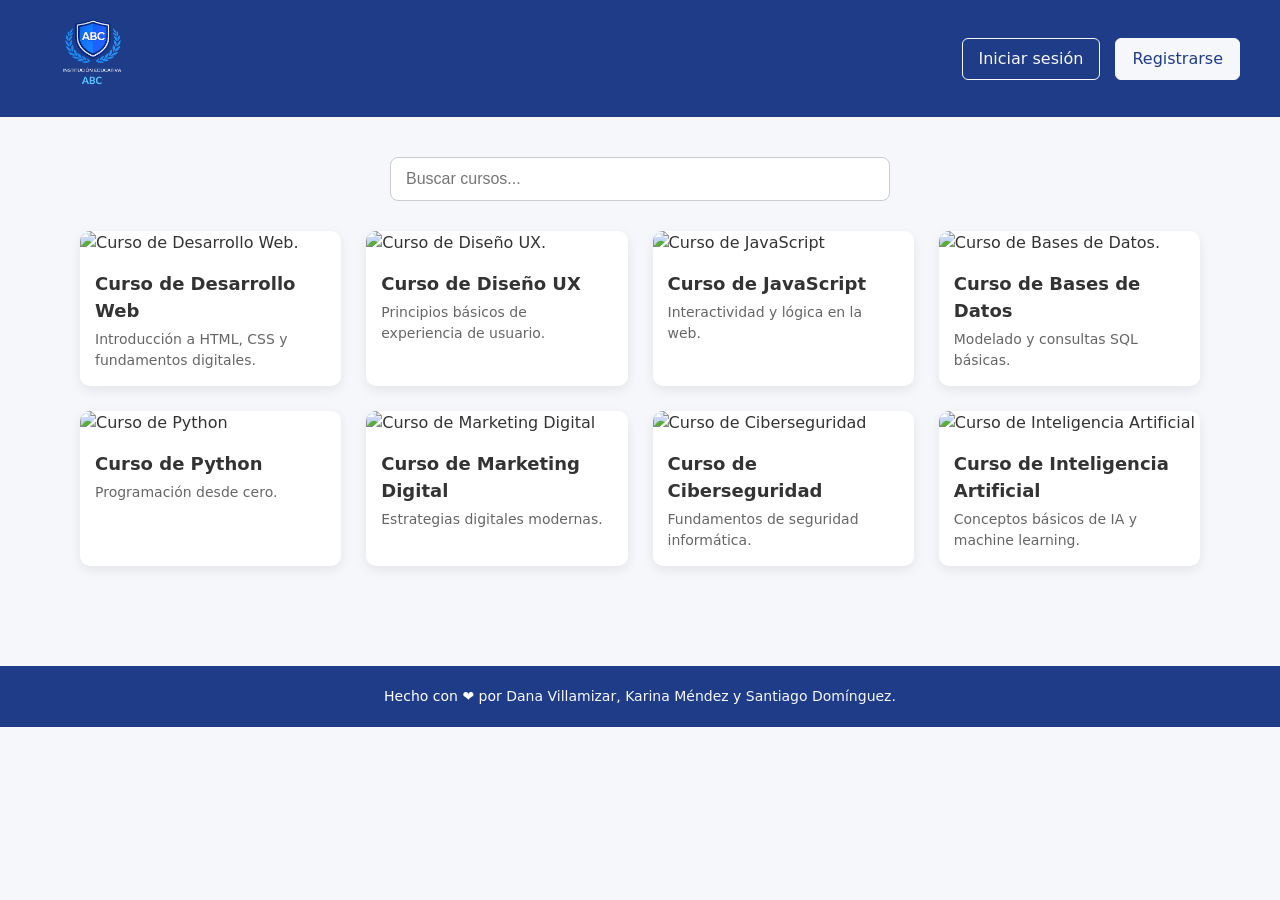
==== index.html @ 505535d4 "feat: :construction: Working on index.html working on index.html" ====
<!DOCTYPE html>
<html lang="es">
<head>
    <meta charset="UTF-8">
    <meta name="viewport" content="width=device-width, initial-scale=1.0">
    <link rel="stylesheet" href="css/styles.css">
    <title>Instituto ABC | Inicio</title>
</head>
<body>
    <!-- Header -->
         <header class="main-header">
        <div class="logo">
            <a href="index.html"><img src="images/escudo.webp" alt="Logo Instituto ABC" class="logo"></a>
        </div>

        <nav class="botones-header">
            <a href="pages/login" class="btn login">Iniciar sesión</a>
            <a href="#" class="btn register">Registrarse</a>
        </nav>
    </header>

    <!-- contenido principal de la página -->

    <main>
        <section class="buscador">
            <input type="text" placeholder="Buscar cursos..." aria-label="Buscar cursos"class="search-input">
        </section>

        <!-- Tarjetas de cursos -->
         <section class="grid-cursos">
            <article class="tarjeta-cursos" data-course="1">
                <img src="#" alt="Curso de Desarrollo Web.">
                <h3>Curso de Desarrollo Web</h3>
                <p>Introducción a HTML, CSS y fundamentos digitales.</p>
            </article>

            <article class="tarjeta-cursos" data-course="2">
                <img src="#" alt="Curso de Diseño UX.">
                <h3>Curso de Diseño UX</h3>
                <p>Principios básicos de experiencia de usuario.</p>
            </article>

            <article class="tarjeta-cursos" data-course="3">
                <img src="#" alt="Curso de JavaScript">
                <h3>Curso de JavaScript</h3>
                <p>Interactividad y lógica en la web.</p>
            </article>

            <article class="tarjeta-cursos" data-course="4">
                <img src="#" alt="Curso de Bases de Datos.">
                <h3>Curso de Bases de Datos</h3>
                <p>Modelado y consultas SQL básicas.</p>
            </article>

            <article class="tarjeta-cursos" data-course="5">
                <img src="#" alt="Curso de Python">
                <h3>Curso de Python</h3>
                <p>Programación desde cero.</p>
            </article>

            <article class="tarjeta-cursos" data-course="6">
                <img src="#" alt="Curso de Marketing Digital">
                <h3>Curso de Marketing Digital</h3>
                <p>Estrategias digitales modernas.</p>
            </article>

            <article class="tarjeta-cursos" data-course="7">
                <img src="#" alt="Curso de Ciberseguridad">
                <h3>Curso de Ciberseguridad</h3>
                <p>Fundamentos de seguridad informática.</p>
            </article>
            
            <article class="tarjeta-cursos" data-course="8">
                <img src="#" alt="Curso de Inteligencia Artificial">
                <h3>Curso de Inteligencia Artificial</h3>
                <p>Conceptos básicos de IA y machine learning.</p>
            </article>
         </section>

    <div class="modal" id="modal-curso">
        <div class="contenido-modal">
            <button class="close-modal">&times;</button>

            <h2>Título del Curso</h2>
            <p>Descripción básica del curso. Aquí se mostrará información dinámica.</p>

            <div class="contenedor-video">
                <iframe 
                    width="100%" 
                    height="315" 
                    src="https://www.youtube.com/watch?v=KnCMAKrINMg" 
                    title="Video del curso"
                    frameborder="0"
                    allowfullscreen>
                </iframe>
            </div>
        </div>
    </div>


    </main>
    <footer class="footer">
        <p>Hecho con ❤️ por <a href="https://github.com/dana-villa" target="_blank">Dana Villamizar</a>, <a href="https://github.com/sixthdam" target="_blank">Karina Méndez</a> y <a href="https://github.com/Shiroses" target="_blank"> Santiago Domínguez.</a>
        </p>
    </footer>
</body>
</html>
---- css/styles.css ----
* {
    margin: 0;
    padding: 0;
    box-sizing: border-box;
}

body {
    font-family: system-ui, -apple-system, sans-serif;
    background-color: #f5f7fa;
    color: #333;
    line-height: 1.5;
}

.main-header {
    display: flex;
    justify-content: space-between;
    align-items: center;
    padding: 5px 40px;
    background-color: #1f3c88;
}

.logo img {
    height: 100px;
}

.botones-header {
    display: flex;
    gap: 15px;
}

.btn {
    text-decoration: none;
    padding: 8px 16px;
    border-radius: 6px;
    font-weight: 500;
    transition: 0.2s ease;
}

.login {
    background-color: transparent;
    color: #f5f7fa;
    border: 1px solid #f5f7fa;
}

.login:hover {
    background-color: #f5f7fa;
    color: #1f3c88;
}

.register {
    background-color: #f5f7fa;
    color: #1f3c88;
    border: 1px solid #f5f7fa;
}

.register:hover {
    background-color: transparent;
    color: #f5f7fa;
}

main {
    padding: 40px;
    max-width: 1200px;
    margin: auto;
}

.buscador {
    margin-bottom: 30px;
    text-align: center;
}

.buscador input {
    width: 100%;
    max-width: 500px;
    padding: 12px 15px;
    border-radius: 8px;
    border: 1px solid #ccc;
    font-size: 16px;
}

.grid-cursos {
    display: grid;
    grid-template-columns: repeat(auto-fit, minmax(250px, 1fr));
    gap: 25px;
}

.tarjeta-cursos {
    background-color: white;
    border-radius: 10px;
    overflow: hidden;
    box-shadow: 0 4px 12px rgba(0,0,0,0.08);
    cursor: pointer;
    transition: transform 0.2s ease, box-shadow 0.2s ease;
}

.tarjeta-cursos:hover {
    transform: translateY(-5px);
    box-shadow: 0 8px 18px rgba(0,0,0,0.12);
}

.tarjeta-cursos img {
    width: 100%;
    height: 160px;
    object-fit: cover;
}

.tarjeta-cursos h3 {
    font-size: 18px;
    padding: 15px 15px 5px 15px;
}

.tarjeta-cursos p {
    font-size: 14px;
    padding: 0 15px 15px 15px;
    color: #666;
}

.modal {
    position: fixed;
    inset: 0;
    background-color: rgba(0,0,0,0.6);
    display: none;
    justify-content: center;
    align-items: center;
    padding: 20px;
}

.contenido-modal {
    background-color: white;
    width: 100%;
    max-width: 700px;
    border-radius: 10px;
    padding: 25px;
    position: relative;
    box-shadow: 0 10px 25px rgba(0,0,0,0.2);
}

.close-modal {
    position: absolute;
    top: 10px;
    right: 15px;
    font-size: 22px;
    border: none;
    background: none;
    cursor: pointer;
}

.contenedor-video {
    margin-top: 15px;
}

.footer {
    margin-top: 60px;
    padding: 20px;
    text-align: center;
    background-color: #1f3c88;
    color: white;
    font-size: 14px;
}

.footer a {
    color: #f5f7fa;
    text-decoration: none;
    font-weight: 500;
}


@media (max-width: 768px) {
    .main-header {
        flex-direction: column;
        gap: 15px;
    }

    main {
        padding: 20px;
    }
}
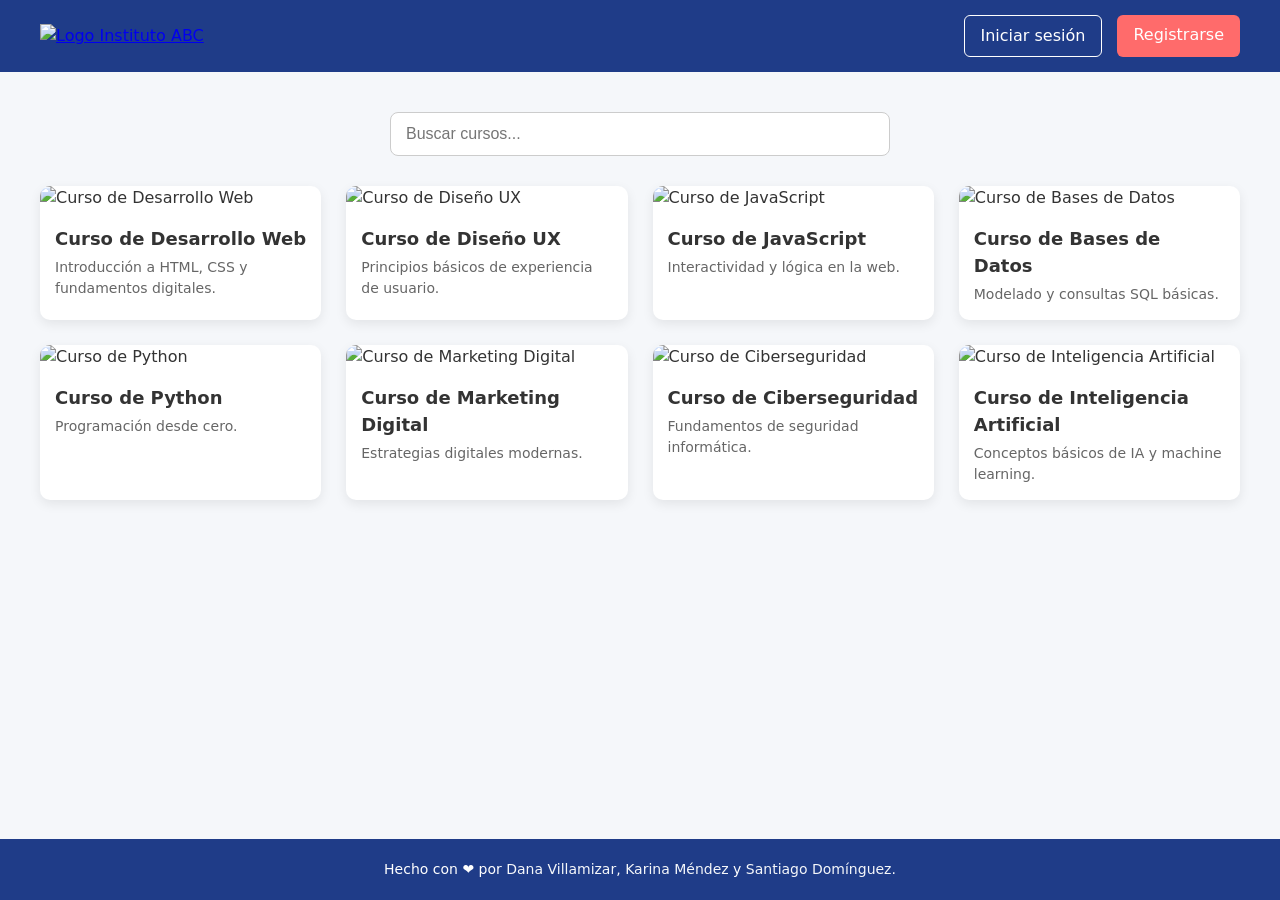
==== commit 5fe645f7: "feat: :lipstick: small changes on styles.css small changes on styles.css and index.html" ====
--- a/index.html
+++ b/index.html
@@ -3,19 +3,19 @@
 <head>
     <meta charset="UTF-8">
     <meta name="viewport" content="width=device-width, initial-scale=1.0">
-    <link rel="stylesheet" href="css/styles.css">
+    <link rel="stylesheet" href="./css/styles.css">
     <title>Instituto ABC | Inicio</title>
 </head>
 <body>
     <!-- Header -->
          <header class="main-header">
         <div class="logo">
-            <a href="index.html"><img src="images/escudo.webp" alt="Logo Instituto ABC" class="logo"></a>
+            <a href="index.html"><img src="#" alt="Logo Instituto ABC" class="logo"></a>
         </div>
 
         <nav class="botones-header">
-            <a href="pages/login" class="btn login">Iniciar sesión</a>
-            <a href="#" class="btn register">Registrarse</a>
+            <a href="./pages/login.html" class="btn login">Iniciar sesión</a>
+            <a href="./pages/login.html" class="btn register">Registrarse</a>
         </nav>
     </header>
 
@@ -27,75 +27,15 @@
         </section>
 
         <!-- Tarjetas de cursos -->
-         <section class="grid-cursos">
-            <article class="tarjeta-cursos" data-course="1">
-                <img src="#" alt="Curso de Desarrollo Web.">
-                <h3>Curso de Desarrollo Web</h3>
-                <p>Introducción a HTML, CSS y fundamentos digitales.</p>
-            </article>
+         <section class="grid-cursos" id="idCursos"></section>
 
-            <article class="tarjeta-cursos" data-course="2">
-                <img src="#" alt="Curso de Diseño UX.">
-                <h3>Curso de Diseño UX</h3>
-                <p>Principios básicos de experiencia de usuario.</p>
-            </article>
-
-            <article class="tarjeta-cursos" data-course="3">
-                <img src="#" alt="Curso de JavaScript">
-                <h3>Curso de JavaScript</h3>
-                <p>Interactividad y lógica en la web.</p>
-            </article>
-
-            <article class="tarjeta-cursos" data-course="4">
-                <img src="#" alt="Curso de Bases de Datos.">
-                <h3>Curso de Bases de Datos</h3>
-                <p>Modelado y consultas SQL básicas.</p>
-            </article>
-
-            <article class="tarjeta-cursos" data-course="5">
-                <img src="#" alt="Curso de Python">
-                <h3>Curso de Python</h3>
-                <p>Programación desde cero.</p>
-            </article>
-
-            <article class="tarjeta-cursos" data-course="6">
-                <img src="#" alt="Curso de Marketing Digital">
-                <h3>Curso de Marketing Digital</h3>
-                <p>Estrategias digitales modernas.</p>
-            </article>
-
-            <article class="tarjeta-cursos" data-course="7">
-                <img src="#" alt="Curso de Ciberseguridad">
-                <h3>Curso de Ciberseguridad</h3>
-                <p>Fundamentos de seguridad informática.</p>
-            </article>
-            
-            <article class="tarjeta-cursos" data-course="8">
-                <img src="#" alt="Curso de Inteligencia Artificial">
-                <h3>Curso de Inteligencia Artificial</h3>
-                <p>Conceptos básicos de IA y machine learning.</p>
-            </article>
-         </section>
-
-    <div class="modal" id="modal-curso">
-        <div class="contenido-modal">
-            <button class="close-modal">&times;</button>
-
-            <h2>Título del Curso</h2>
-            <p>Descripción básica del curso. Aquí se mostrará información dinámica.</p>
-
-            <div class="contenedor-video">
-                <iframe 
-                    width="100%" 
-                    height="315" 
-                    src="https://www.youtube.com/watch?v=KnCMAKrINMg" 
-                    title="Video del curso"
-                    frameborder="0"
-                    allowfullscreen>
-                </iframe>
+        <!-- Modal de informacion -->
+        <div class="modal" id="modal-curso">
+            <div class="contenido-modal">
+                <button class="close-modal" onclick="closeModal()">&times;</button>
+                <div id="cuerpoModal"></div>
             </div>
         </div>
-    </div>
 
 
     </main>
@@ -104,4 +44,5 @@
         </p>
     </footer>
 </body>
+<script src="./scripts/script.js"></script>
 </html>
--- a/css/styles.css
+++ b/css/styles.css
@@ -9,18 +9,23 @@
     background-color: #f5f7fa;
     color: #333;
     line-height: 1.5;
+
+    display: flex;
+    flex-direction: column;
+    height: 100vh;
+    width: 100%;
 }
 
 .main-header {
     display: flex;
     justify-content: space-between;
     align-items: center;
-    padding: 5px 40px;
+    padding: 15px 40px;
     background-color: #1f3c88;
 }
 
 .logo img {
-    height: 100px;
+    height: 45px;
 }
 
 .botones-header {
@@ -38,35 +43,29 @@
 
 .login {
     background-color: transparent;
-    color: #f5f7fa;
-    border: 1px solid #f5f7fa;
-}
-
-.login:hover {
-    background-color: #f5f7fa;
-    color: #1f3c88;
+    color: white;
+    border: 1px solid white;
 }
 
 .register {
-    background-color: #f5f7fa;
-    color: #1f3c88;
-    border: 1px solid #f5f7fa;
-}
-
-.register:hover {
-    background-color: transparent;
-    color: #f5f7fa;
+    background-color: #ff6b6b;
+    color: white;
 }
 
 main {
+    display: flex;
+    flex-direction: column;
+    flex: 1;
+    align-items: center;
+
     padding: 40px;
-    max-width: 1200px;
-    margin: auto;
+
 }
 
 .buscador {
     margin-bottom: 30px;
     text-align: center;
+    width: 500px;
 }
 
 .buscador input {
@@ -76,12 +75,15 @@
     border-radius: 8px;
     border: 1px solid #ccc;
     font-size: 16px;
+
 }
 
 .grid-cursos {
     display: grid;
     grid-template-columns: repeat(auto-fit, minmax(250px, 1fr));
     gap: 25px;
+
+    max-width: 1200px;
 }
 
 .tarjeta-cursos {
@@ -119,10 +121,15 @@
     position: fixed;
     inset: 0;
     background-color: rgba(0,0,0,0.6);
-    display: none;
+    opacity: 0;
+    pointer-events: none;
+
+    display: flex; 
     justify-content: center;
     align-items: center;
+    
     padding: 20px;
+    z-index: 1000;
 }
 
 .contenido-modal {
@@ -133,6 +140,11 @@
     padding: 25px;
     position: relative;
     box-shadow: 0 10px 25px rgba(0,0,0,0.2);
+}
+
+.modal.active {
+    opacity: 1;
+    pointer-events: all;
 }
 
 .close-modal {
@@ -164,7 +176,6 @@
     font-weight: 500;
 }
 
-
 @media (max-width: 768px) {
     .main-header {
         flex-direction: column;
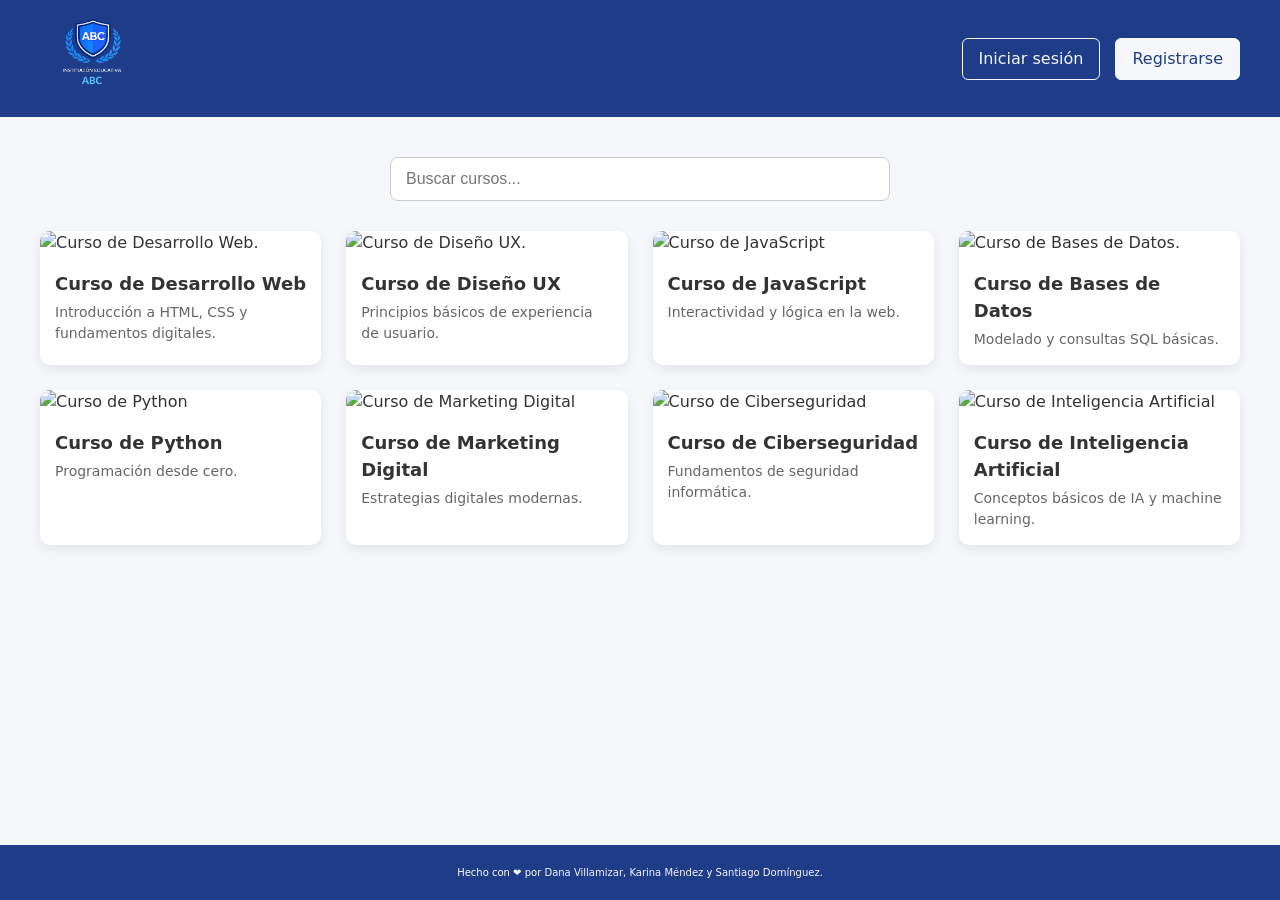
==== commit 5ce59934: "feat: :construction: working on index.html working on index.html" ====
--- a/index.html
+++ b/index.html
@@ -3,19 +3,20 @@
 <head>
     <meta charset="UTF-8">
     <meta name="viewport" content="width=device-width, initial-scale=1.0">
-    <link rel="stylesheet" href="./css/styles.css">
+    <link rel="stylesheet" href="css/styles.css">
+    <link rel="stylesheet" href="css/index.css">
     <title>Instituto ABC | Inicio</title>
 </head>
 <body>
     <!-- Header -->
          <header class="main-header">
         <div class="logo">
-            <a href="index.html"><img src="#" alt="Logo Instituto ABC" class="logo"></a>
+            <a href="index.html"><img src="images/escudo.webp" alt="Logo Instituto ABC" class="logo"></a>
         </div>
 
         <nav class="botones-header">
-            <a href="./pages/login.html" class="btn login">Iniciar sesión</a>
-            <a href="./pages/login.html" class="btn register">Registrarse</a>
+            <a href="pages/login" class="btn login">Iniciar sesión</a>
+            <a href="#" class="btn register">Registrarse</a>
         </nav>
     </header>
 
@@ -27,15 +28,75 @@
         </section>
 
         <!-- Tarjetas de cursos -->
-         <section class="grid-cursos" id="idCursos"></section>
+         <section class="grid-cursos">
+            <article class="tarjeta-cursos" data-course="1">
+                <img src="#" alt="Curso de Desarrollo Web.">
+                <h3>Curso de Desarrollo Web</h3>
+                <p>Introducción a HTML, CSS y fundamentos digitales.</p>
+            </article>
 
-        <!-- Modal de informacion -->
-        <div class="modal" id="modal-curso">
-            <div class="contenido-modal">
-                <button class="close-modal" onclick="closeModal()">&times;</button>
-                <div id="cuerpoModal"></div>
+            <article class="tarjeta-cursos" data-course="2">
+                <img src="#" alt="Curso de Diseño UX.">
+                <h3>Curso de Diseño UX</h3>
+                <p>Principios básicos de experiencia de usuario.</p>
+            </article>
+
+            <article class="tarjeta-cursos" data-course="3">
+                <img src="#" alt="Curso de JavaScript">
+                <h3>Curso de JavaScript</h3>
+                <p>Interactividad y lógica en la web.</p>
+            </article>
+
+            <article class="tarjeta-cursos" data-course="4">
+                <img src="#" alt="Curso de Bases de Datos.">
+                <h3>Curso de Bases de Datos</h3>
+                <p>Modelado y consultas SQL básicas.</p>
+            </article>
+
+            <article class="tarjeta-cursos" data-course="5">
+                <img src="#" alt="Curso de Python">
+                <h3>Curso de Python</h3>
+                <p>Programación desde cero.</p>
+            </article>
+
+            <article class="tarjeta-cursos" data-course="6">
+                <img src="#" alt="Curso de Marketing Digital">
+                <h3>Curso de Marketing Digital</h3>
+                <p>Estrategias digitales modernas.</p>
+            </article>
+
+            <article class="tarjeta-cursos" data-course="7">
+                <img src="#" alt="Curso de Ciberseguridad">
+                <h3>Curso de Ciberseguridad</h3>
+                <p>Fundamentos de seguridad informática.</p>
+            </article>
+            
+            <article class="tarjeta-cursos" data-course="8">
+                <img src="#" alt="Curso de Inteligencia Artificial">
+                <h3>Curso de Inteligencia Artificial</h3>
+                <p>Conceptos básicos de IA y machine learning.</p>
+            </article>
+         </section>
+
+    <div class="modal" id="modal-curso">
+        <div class="contenido-modal">
+            <button class="close-modal">&times;</button>
+
+            <h2>Título del Curso</h2>
+            <p>Descripción básica del curso. Aquí se mostrará información dinámica.</p>
+
+            <div class="contenedor-video">
+                <iframe 
+                    width="100%" 
+                    height="315" 
+                    src="https://www.youtube.com/watch?v=KnCMAKrINMg" 
+                    title="Video del curso"
+                    frameborder="0"
+                    allowfullscreen>
+                </iframe>
             </div>
         </div>
+    </div>
 
 
     </main>
@@ -44,5 +105,4 @@
         </p>
     </footer>
 </body>
-<script src="./scripts/script.js"></script>
 </html>
--- a/css/styles.css
+++ b/css/styles.css
@@ -9,7 +9,6 @@
     background-color: #f5f7fa;
     color: #333;
     line-height: 1.5;
-
     display: flex;
     flex-direction: column;
     height: 100vh;
@@ -20,12 +19,17 @@
     display: flex;
     justify-content: space-between;
     align-items: center;
-    padding: 15px 40px;
+    padding: 5px 40px;
     background-color: #1f3c88;
 }
 
 .logo img {
-    height: 45px;
+    height: 100px;
+}
+
+.logo img:hover {
+    transform: translateY(-5px);
+    transition: transform 0.5s ease;
 }
 
 .botones-header {
@@ -43,122 +47,24 @@
 
 .login {
     background-color: transparent;
-    color: white;
-    border: 1px solid white;
+    color: #f5f7fa;
+    border: 1px solid #f5f7fa;
+}
+
+.login:hover {
+    background-color: #f5f7fa;
+    color: #1f3c88;
 }
 
 .register {
-    background-color: #ff6b6b;
-    color: white;
+    background-color: #f5f7fa;
+    color: #1f3c88;
+    border: 1px solid #f5f7fa;
 }
 
-main {
-    display: flex;
-    flex-direction: column;
-    flex: 1;
-    align-items: center;
-
-    padding: 40px;
-
-}
-
-.buscador {
-    margin-bottom: 30px;
-    text-align: center;
-    width: 500px;
-}
-
-.buscador input {
-    width: 100%;
-    max-width: 500px;
-    padding: 12px 15px;
-    border-radius: 8px;
-    border: 1px solid #ccc;
-    font-size: 16px;
-
-}
-
-.grid-cursos {
-    display: grid;
-    grid-template-columns: repeat(auto-fit, minmax(250px, 1fr));
-    gap: 25px;
-
-    max-width: 1200px;
-}
-
-.tarjeta-cursos {
-    background-color: white;
-    border-radius: 10px;
-    overflow: hidden;
-    box-shadow: 0 4px 12px rgba(0,0,0,0.08);
-    cursor: pointer;
-    transition: transform 0.2s ease, box-shadow 0.2s ease;
-}
-
-.tarjeta-cursos:hover {
-    transform: translateY(-5px);
-    box-shadow: 0 8px 18px rgba(0,0,0,0.12);
-}
-
-.tarjeta-cursos img {
-    width: 100%;
-    height: 160px;
-    object-fit: cover;
-}
-
-.tarjeta-cursos h3 {
-    font-size: 18px;
-    padding: 15px 15px 5px 15px;
-}
-
-.tarjeta-cursos p {
-    font-size: 14px;
-    padding: 0 15px 15px 15px;
-    color: #666;
-}
-
-.modal {
-    position: fixed;
-    inset: 0;
-    background-color: rgba(0,0,0,0.6);
-    opacity: 0;
-    pointer-events: none;
-
-    display: flex; 
-    justify-content: center;
-    align-items: center;
-    
-    padding: 20px;
-    z-index: 1000;
-}
-
-.contenido-modal {
-    background-color: white;
-    width: 100%;
-    max-width: 700px;
-    border-radius: 10px;
-    padding: 25px;
-    position: relative;
-    box-shadow: 0 10px 25px rgba(0,0,0,0.2);
-}
-
-.modal.active {
-    opacity: 1;
-    pointer-events: all;
-}
-
-.close-modal {
-    position: absolute;
-    top: 10px;
-    right: 15px;
-    font-size: 22px;
-    border: none;
-    background: none;
-    cursor: pointer;
-}
-
-.contenedor-video {
-    margin-top: 15px;
+.register:hover {
+    background-color: transparent;
+    color: #f5f7fa;
 }
 
 .footer {
@@ -167,13 +73,17 @@
     text-align: center;
     background-color: #1f3c88;
     color: white;
-    font-size: 14px;
+    font-size: x-small;
 }
 
 .footer a {
     color: #f5f7fa;
     text-decoration: none;
     font-weight: 500;
+}
+
+.footer a:hover {
+    text-shadow: #f5f7fa 0px 0px 5px;
 }
 
 @media (max-width: 768px) {
--- a/css/index.css
+++ b/css/index.css
@@ -0,0 +1,96 @@
+main {
+    display: flex;
+    flex-direction: column;
+    flex: 1;
+    align-items: center;
+    padding: 40px;
+
+}
+
+.buscador {
+    margin-bottom: 30px;
+    text-align: center;
+    width: 500px;
+}
+
+.buscador input {
+    width: 100%;
+    max-width: 500px;
+    padding: 12px 15px;
+    border-radius: 8px;
+    border: 1px solid #ccc;
+    font-size: 16px;
+}
+
+
+.grid-cursos {
+    display: grid;
+    grid-template-columns: repeat(auto-fit, minmax(250px, 1fr));
+    gap: 25px;
+    max-width: 1200px;
+}
+
+.tarjeta-cursos {
+    background-color: white;
+    border-radius: 10px;
+    overflow: hidden;
+    box-shadow: 0 4px 12px rgba(0,0,0,0.08);
+    cursor: pointer;
+    transition: transform 0.2s ease, box-shadow 0.2s ease;
+}
+
+.tarjeta-cursos:hover {
+    transform: translateY(-5px);
+    box-shadow: 0 8px 18px rgba(0,0,0,0.12);
+}
+
+.tarjeta-cursos img {
+    width: 100%;
+    height: 160px;
+    object-fit: cover;
+}
+
+.tarjeta-cursos h3 {
+    font-size: 18px;
+    padding: 15px 15px 5px 15px;
+}
+
+.tarjeta-cursos p {
+    font-size: 14px;
+    padding: 0 15px 15px 15px;
+    color: #666;
+}
+
+.modal {
+    position: fixed;
+    inset: 0;
+    background-color: rgba(0,0,0,0.6);
+    display: none;
+    justify-content: center;
+    align-items: center;
+    padding: 20px;
+}
+
+.contenido-modal {
+    background-color: white;
+    width: 100%;
+    max-width: 700px;
+    border-radius: 10px;
+    padding: 25px;
+    position: relative;
+    box-shadow: 0 10px 25px rgba(0,0,0,0.2);
+}
+
+.close-modal {
+    position: absolute;
+    top: 10px;
+    right: 15px;
+    font-size: 22px;
+    border: none;
+    background: none;
+    cursor: pointer;
+}
+
+.contenedor-video {
+    margin-top: 15px;
+}
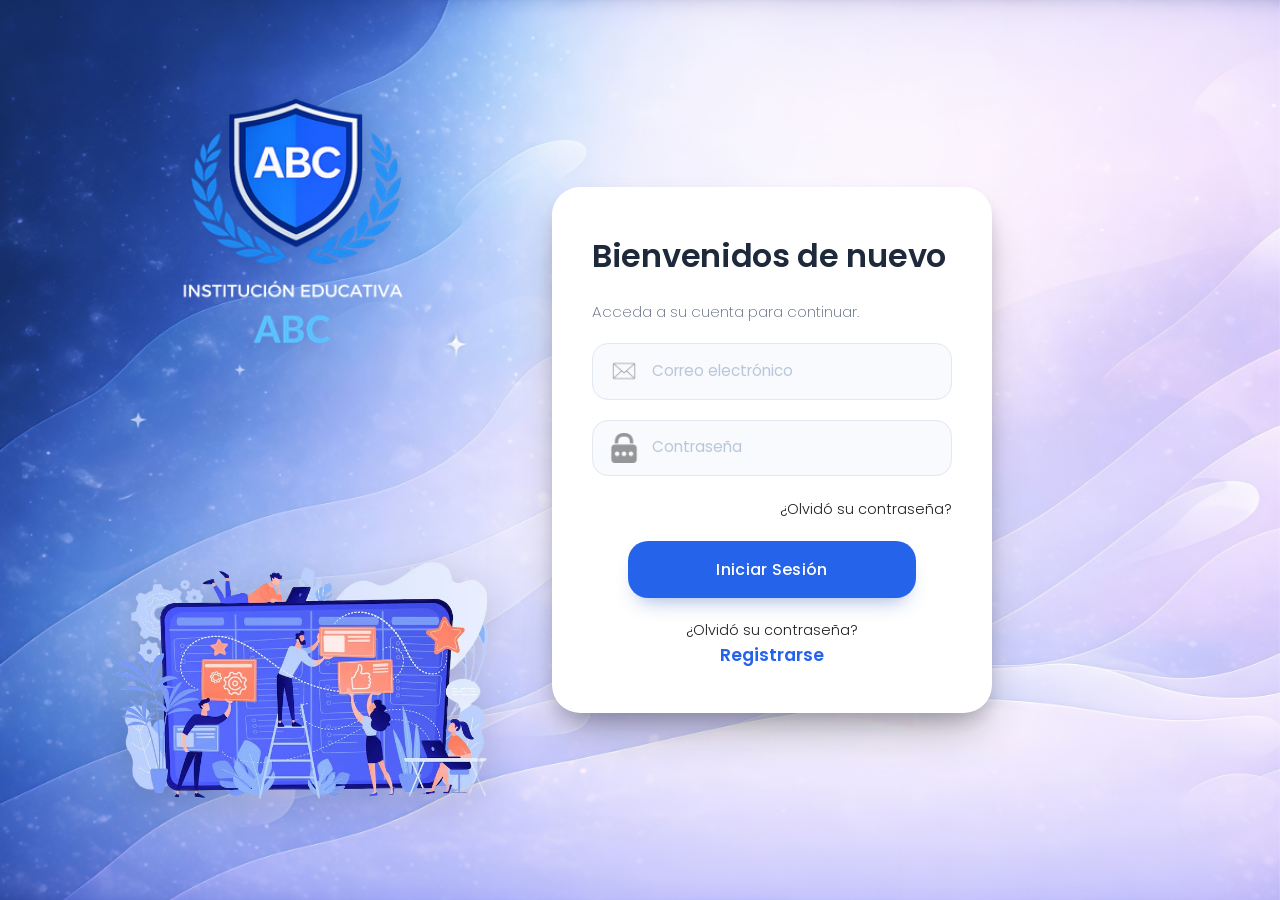
==== commit dab0df9a: "feat: :sparkles: Se implementa nueva página de inicio de sesión y se mejora la funcionalidad de most" ====
--- a/index.html
+++ b/index.html
@@ -3,106 +3,58 @@
 <head>
     <meta charset="UTF-8">
     <meta name="viewport" content="width=device-width, initial-scale=1.0">
-    <link rel="stylesheet" href="css/styles.css">
-    <link rel="stylesheet" href="css/index.css">
-    <title>Instituto ABC | Inicio</title>
+    <title>ABC · Institución Educativa</title>
+    
+    <link rel="preconnect" href="https://fonts.googleapis.com">
+    <link rel="preconnect" href="https://fonts.gstatic.com" crossorigin>
+    <link href="https://fonts.googleapis.com/css2?family=Poppins:wght@400;500;600;700&display=swap" rel="stylesheet">
+    
+    <link rel="stylesheet" href="./styles/loginPage.css">
 </head>
 <body>
-    <!-- Header -->
-         <header class="main-header">
-        <div class="logo">
-            <a href="index.html"><img src="images/escudo.webp" alt="Logo Instituto ABC" class="logo"></a>
+
+    <div class="fondo"></div>
+
+    <main class="contenedor-principal">
+        
+        <div class="lado-izquierdo">
+            <div class="header-izquierdo">
+                <img src="./images/escudo.png" alt="Escudo ABC" class="escudo">
+            </div>
+
+            <div class="ilustracion-personas">
+                <img src="./images/ilustracion3.png" alt="Personas estudiando" class="img-personas">
+            </div>
+
         </div>
+        <div class="lado-derecho">
+            <div class="tarjeta-login">
+                <h1 class="titulo-bienvenida">Bienvenidos de nuevo</h1>
+                <p class="subtitulo">Acceda a su cuenta para continuar.</p>
 
-        <nav class="botones-header">
-            <a href="pages/login" class="btn login">Iniciar sesión</a>
-            <a href="#" class="btn register">Registrarse</a>
-        </nav>
-    </header>
+                <div class="campo">
+                    <img src="./images/correo.png" alt="Correo">
+                    <input type="email" placeholder="Correo electrónico" class="input-campo">
+                </div>
 
-    <!-- contenido principal de la página -->
+                <div class="campo">
+                    <img src="./images/contra.png" alt="Contraseña">
+                    <input type="password" placeholder="Contraseña" id="password-field" class="input-campo">
+                </div>
 
-    <main>
-        <section class="buscador">
-            <input type="text" placeholder="Buscar cursos..." aria-label="Buscar cursos"class="search-input">
-        </section>
+                <div class="olvidado-wrapper">
+                    <a href="#" class="olvidado">¿Olvidó su contraseña?</a>
+                </div>
 
-        <!-- Tarjetas de cursos -->
-         <section class="grid-cursos">
-            <article class="tarjeta-cursos" data-course="1">
-                <img src="#" alt="Curso de Desarrollo Web.">
-                <h3>Curso de Desarrollo Web</h3>
-                <p>Introducción a HTML, CSS y fundamentos digitales.</p>
-            </article>
+                <button class="btn-iniciar">Iniciar Sesión</button>
 
-            <article class="tarjeta-cursos" data-course="2">
-                <img src="#" alt="Curso de Diseño UX.">
-                <h3>Curso de Diseño UX</h3>
-                <p>Principios básicos de experiencia de usuario.</p>
-            </article>
+                <div class="pie-registro">
+                    <a href="#" class="olvidado">¿Olvidó su contraseña?</a>
+                    <h3 href="#" class="link-registro">Registrarse</h3>
+                </div>
+            </div>
+    </main>
 
-            <article class="tarjeta-cursos" data-course="3">
-                <img src="#" alt="Curso de JavaScript">
-                <h3>Curso de JavaScript</h3>
-                <p>Interactividad y lógica en la web.</p>
-            </article>
-
-            <article class="tarjeta-cursos" data-course="4">
-                <img src="#" alt="Curso de Bases de Datos.">
-                <h3>Curso de Bases de Datos</h3>
-                <p>Modelado y consultas SQL básicas.</p>
-            </article>
-
-            <article class="tarjeta-cursos" data-course="5">
-                <img src="#" alt="Curso de Python">
-                <h3>Curso de Python</h3>
-                <p>Programación desde cero.</p>
-            </article>
-
-            <article class="tarjeta-cursos" data-course="6">
-                <img src="#" alt="Curso de Marketing Digital">
-                <h3>Curso de Marketing Digital</h3>
-                <p>Estrategias digitales modernas.</p>
-            </article>
-
-            <article class="tarjeta-cursos" data-course="7">
-                <img src="#" alt="Curso de Ciberseguridad">
-                <h3>Curso de Ciberseguridad</h3>
-                <p>Fundamentos de seguridad informática.</p>
-            </article>
-            
-            <article class="tarjeta-cursos" data-course="8">
-                <img src="#" alt="Curso de Inteligencia Artificial">
-                <h3>Curso de Inteligencia Artificial</h3>
-                <p>Conceptos básicos de IA y machine learning.</p>
-            </article>
-         </section>
-
-    <div class="modal" id="modal-curso">
-        <div class="contenido-modal">
-            <button class="close-modal">&times;</button>
-
-            <h2>Título del Curso</h2>
-            <p>Descripción básica del curso. Aquí se mostrará información dinámica.</p>
-
-            <div class="contenedor-video">
-                <iframe 
-                    width="100%" 
-                    height="315" 
-                    src="https://www.youtube.com/watch?v=KnCMAKrINMg" 
-                    title="Video del curso"
-                    frameborder="0"
-                    allowfullscreen>
-                </iframe>
-            </div>
-        </div>
-    </div>
-
-
-    </main>
-    <footer class="footer">
-        <p>Hecho con ❤️ por <a href="https://github.com/dana-villa" target="_blank">Dana Villamizar</a>, <a href="https://github.com/sixthdam" target="_blank">Karina Méndez</a> y <a href="https://github.com/Shiroses" target="_blank"> Santiago Domínguez.</a>
-        </p>
-    </footer>
+    <script src="./scripts/loginPage.js"></script>
 </body>
 </html>
--- a/styles/loginPage.css
+++ b/styles/loginPage.css
@@ -0,0 +1,278 @@
+/* styles.css */
+* {
+    margin: 0;
+    padding: 0;
+    box-sizing: border-box;
+    font-family: 'Poppins', sans-serif;
+}
+
+body {
+    min-height: 100vh;
+    overflow-x: hidden;
+    position: relative;
+}
+
+/* FONDO PRINCIPAL (imagen que cubre todo) */
+.fondo {
+    position: fixed;
+    top: 0;
+    left: 0;
+    width: 100%;
+    height: 100%;
+    background: url('./Fondo.jpg') no-repeat center center / cover;
+    z-index: 0;
+}
+
+/* Contenedor que se superpone al fondo */
+.contenedor-principal {
+    position: relative;
+    z-index: 2;
+    display: flex;
+    min-height: 100vh;
+    width: 100%;
+    padding: 2rem 6rem;
+    align-items: center;
+    justify-content: space-between;
+}
+
+/* LADO IZQUIERDO: ocupa aprox 55% del espacio */
+.lado-izquierdo {
+    flex: 1.2;
+    position: relative;
+    height: 90vh;
+    display: flex;
+    flex-direction: column;
+    justify-content: space-between;
+}
+
+/* Header con escudo y texto */
+.header-izquierdo {
+    display: flex;
+    align-items: center;
+    gap: 1rem;
+    position: relative;
+    z-index: 10;
+    top: 0;
+    left: 0;
+}
+
+.escudo {
+    width: 400px;
+    height: auto;
+    display: block;
+    filter: drop-shadow(0 4px 8px rgba(0,0,0,0.1));
+}
+
+/* Ilustración de personas (inferior izquierda) */
+.ilustracion-personas {
+    position: absolute;
+    bottom: 5%;
+    left: 0;
+    width: 90%;
+    max-width: 820px;
+    z-index: 5;
+}
+
+.img-personas {
+    width: 100%;
+    height: auto;
+    display: block;
+    filter: drop-shadow(0 10px 20px rgba(0,0,0,0.15));
+}
+
+@keyframes flotar {
+    0% { transform: translateY(0px) rotate(0deg); }
+    100% { transform: translateY(-15px) rotate(2deg); }
+}
+
+/* LADO DERECHO: tarjeta de login */
+.lado-derecho {
+    flex: 0.9;
+    display: flex;
+    justify-content: flex-end;
+    align-items: center;
+    margin-right: 12rem;
+}
+
+.tarjeta-login {
+    display: flex;
+    flex-direction: column;
+    gap: 20px;
+    background: white;
+    width: 100%;
+    max-width: 440px;
+    padding: 2.8rem 2.5rem;
+    border-radius: 28px;
+    box-shadow: 0 25px 45px -12px rgba(0, 0, 0, 0.3), 0 10px 20px -5px rgba(0, 20, 40, 0.2);
+    backdrop-filter: blur(2px);
+    transition: transform 0.2s ease;
+    
+}
+
+.titulo-bienvenida {
+    font-size: 2rem;
+    font-weight: 600;
+    color: #1e293b;
+    letter-spacing: -0.3px;
+}
+
+.subtitulo {
+    font-size: 0.95rem;
+    color: #5b687b;
+    font-weight: 200;
+}
+
+/* Estilos campos de entrada */
+.campo {
+    display: flex;
+    align-items: center;
+    background: #f8fafd;
+    border: 1px solid #e2e8f0;
+    border-radius: 16px;
+    padding: 0.6rem 1rem;
+    transition: border-color 0.2s, box-shadow 0.2s;
+}
+
+.campo img{
+    width: 30px;
+    margin-right: 0.8rem;
+    opacity: 0.5;
+}
+
+.campo:focus-within {
+    border-color: #3b82f6;
+    box-shadow: 0 0 0 4px rgba(59,130,246,0.15);
+}
+
+.icono-campo {
+    font-size: 1.3rem;
+    color: #94a3b8;
+    margin-right: 0.8rem;
+    line-height: 1;
+    width: 30px;
+}
+
+.input-campo {
+    flex: 1;
+    border: none;
+    background: transparent;
+    font-size: 0.95rem;
+    padding: 0.4rem 0;
+    outline: none;
+    color: #0f172a;
+    font-weight: 400;
+}
+
+.input-campo::placeholder {
+    color: #b9c7da;
+    font-weight: 400;
+}
+
+/* Olvidó contraseña */
+.olvidado-wrapper {
+    text-align: right;
+}
+
+.olvidado {
+    font-size: 0.9rem;
+    color: #1e1f20;
+    text-decoration: none;
+    font-weight: 300;
+    transition: color 0.2s;
+}
+
+.olvidado:hover {
+    text-decoration: underline;
+    color: #2563eb;
+}
+
+/* Botón iniciar sesión */
+.btn-iniciar {
+    width: 80%;
+    background: #2563eb;
+    border: none;
+    color: white;
+    font-size: 1rem;
+    font-weight: 500;
+    padding: 1rem 0;
+    align-self: center;
+    border-radius: 20px;
+    cursor: pointer;
+    box-shadow: 0 12px 20px -10px #1e4fba70;
+    transition: background 0.2s, transform 0.1s, box-shadow 0.2s;
+    letter-spacing: 0.3px;
+}
+
+.btn-iniciar:hover {
+    background: #1d4ed8;
+    box-shadow: 0 15px 25px -8px #1e4fbaa0;
+    transform: scale(1.01);
+}
+
+.btn-iniciar:active {
+    transform: scale(0.98);
+}
+
+/* Pie de registro */
+.pie-registro {
+    text-align: center;
+    font-size: 0.95rem;
+    color: #334155;
+}
+
+.texto-cuenta {
+    margin-right: 0.5rem;
+}
+
+.link-registro {
+    color: #2563eb;
+    text-decoration: none;
+    font-weight: 600;
+    transition: color 0.2s;
+}
+
+.link-registro:hover {
+    text-decoration: underline;
+    color: #1d4ed8;
+}
+
+/* Ajustes responsive para que se vea perfecto en desktop */
+@media (max-width: 1000px) {
+    .contenedor-principal {
+        padding: 1.5rem;
+        flex-wrap: wrap;
+    }
+    .lado-izquierdo {
+        flex: 1 1 100%;
+        height: auto;
+        min-height: 400px;
+    }
+    .lado-derecho {
+        flex: 1 1 100%;
+        justify-content: center;
+        margin-top: 2rem;
+    }
+    .tarjeta-login {
+        max-width: 500px;
+    }
+    .ilustracion-personas {
+        position: relative;
+        bottom: auto;
+        margin-top: 2rem;
+    }
+}
+
+/* Ajustes puntuales para píxel-perfect del texto y espaciado (imagen referencia) */
+.campo .input-campo {
+    line-height: 1.5;
+}
+
+.tarjeta-login {
+    backdrop-filter: blur(0); /* sin blur excesivo, igual a imagen */
+}
+
+/* Se asegura que los iconos flotantes no tapen contenido */
+.lado-izquierdo *:not(.decoracion) {
+    z-index: 10;
+    position: relative;
+}
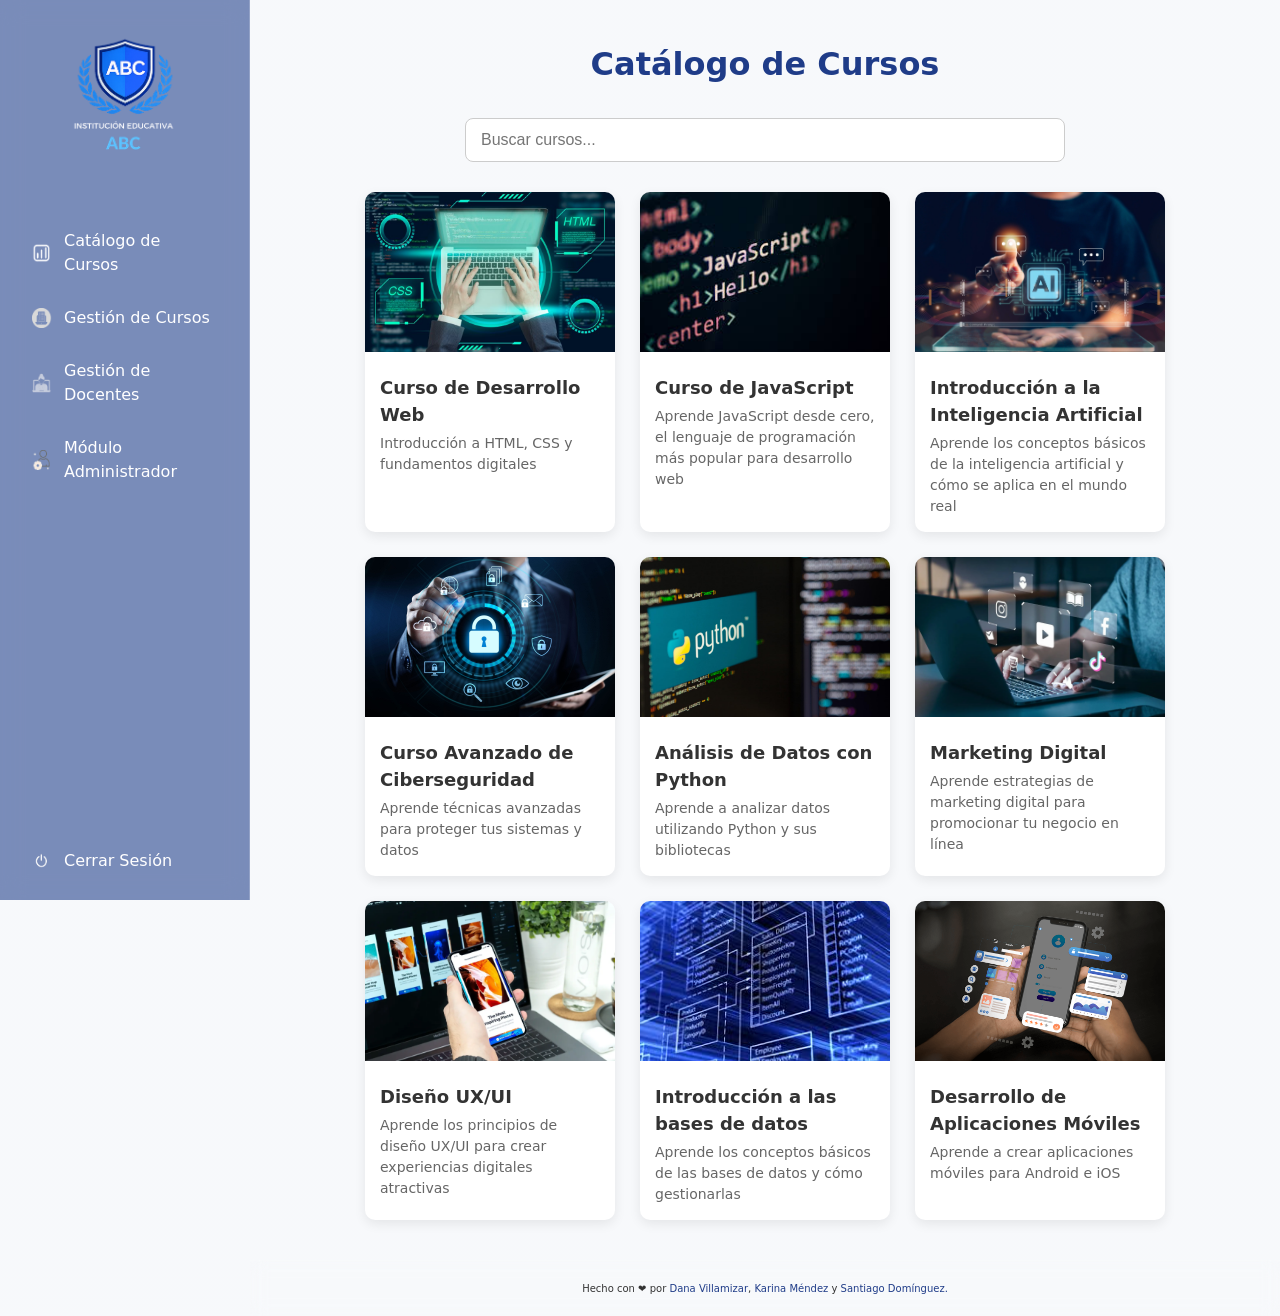
==== commit 305c0063: "feat: :art: Changes to develop branch. Fixed code structure as well as document folders. Working on " ====
--- a/index.html
+++ b/index.html
@@ -3,58 +3,87 @@
 <head>
     <meta charset="UTF-8">
     <meta name="viewport" content="width=device-width, initial-scale=1.0">
-    <title>ABC · Institución Educativa</title>
-    
-    <link rel="preconnect" href="https://fonts.googleapis.com">
-    <link rel="preconnect" href="https://fonts.gstatic.com" crossorigin>
-    <link href="https://fonts.googleapis.com/css2?family=Poppins:wght@400;500;600;700&display=swap" rel="stylesheet">
-    
-    <link rel="stylesheet" href="./styles/loginPage.css">
+    <link rel="icon" href="images/escudo.webp" type="image/webp">
+    <link rel="stylesheet" href="css/styles.css">
+    <link rel="stylesheet" href="css/cursos.css">
+    <title>Instituto ABC | Catálogo de Cursos</title>
 </head>
 <body>
+    <!-- Sidebar -->
+    <div class="dashboard">
+        <aside class="sidebar">
+            <div class="sidebar-bg"></div>
+            <div class="sidebar-content">
 
-    <div class="fondo"></div>
+                <div class="sidebar-header">
+                    <img src="images/escudo.webp" alt="Escudo ABC" class="sidebar-escudo">
 
-    <main class="contenedor-principal">
-        
-        <div class="lado-izquierdo">
-            <div class="header-izquierdo">
-                <img src="./images/escudo.png" alt="Escudo ABC" class="escudo">
-            </div>
-
-            <div class="ilustracion-personas">
-                <img src="./images/ilustracion3.png" alt="Personas estudiando" class="img-personas">
-            </div>
-
-        </div>
-        <div class="lado-derecho">
-            <div class="tarjeta-login">
-                <h1 class="titulo-bienvenida">Bienvenidos de nuevo</h1>
-                <p class="subtitulo">Acceda a su cuenta para continuar.</p>
-
-                <div class="campo">
-                    <img src="./images/correo.png" alt="Correo">
-                    <input type="email" placeholder="Correo electrónico" class="input-campo">
                 </div>
 
-                <div class="campo">
-                    <img src="./images/contra.png" alt="Contraseña">
-                    <input type="password" placeholder="Contraseña" id="password-field" class="input-campo">
+                <nav class="sidebar-menu">
+                    <ul>
+                        <li class="menu-item active" data-path="dashboard">
+                            <a href="pages/catalogo-cursos.html" class="menu-link">
+                                <img src="images/dashboard.webp" alt="" class="menu-icon">
+                                <span>Catálogo de Cursos</span>
+                            </a>
+                        </li>
+                        <li class="menu-item" data-path="cursos">
+                            <a href="pages/gestion-cursos.html" class="menu-link">
+                                <img src="images/gestioncursos.webp" alt="Gestión de Cursos" class="menu-icon">
+                                <span>Gestión de Cursos</span>
+                            </a>
+                        </li>
+                        <li class="menu-item" data-path="docentes">
+                            <a href="pages/gestion-docentes.html" class="menu-link">
+                                <img src="images/gestiondocentes.webp" alt="Gestión de Docentes" class="menu-icon">
+                                <span>Gestión de Docentes</span>
+                            </a>
+                        </li>
+                        <li class="menu-item" data-path="admin">
+                            <a href="pages/modulo-admin.html" class="menu-link">
+                                <img src="images/administrador.webp" alt="Módulo Administrador" class="menu-icon">
+                                <span>Módulo Administrador</span>
+                            </a>
+                        </li>
+                    </ul>
+                </nav>
+
+                <div class="sidebar-footer">
+                    <div class="cerrar-sesion">
+                        <a href="" class="menu-link">
+                            <img src="images/sesion.webp" alt="Cerrar Sesión" class="menu-icon">
+                            <span>Cerrar Sesión</span>
+                        </a>
+                    </div>
                 </div>
+            </div>
+        </aside>
+    </div>
 
-                <div class="olvidado-wrapper">
-                    <a href="#" class="olvidado">¿Olvidó su contraseña?</a>
-                </div>
+    <!-- contenido principal de la página -->
+    <main>
+        <h1 class="titulo">Catálogo de Cursos</h1>
+        <section class="buscador">
+            <input type="text" placeholder="Buscar cursos..." aria-label="Buscar cursos"class="search-input">
+        </section>
 
-                <button class="btn-iniciar">Iniciar Sesión</button>
-
-                <div class="pie-registro">
-                    <a href="#" class="olvidado">¿Olvidó su contraseña?</a>
-                    <h3 href="#" class="link-registro">Registrarse</h3>
+        <!-- Tarjetas de cursos -->
+        <section class="grid-cursos"></section>
+            <div id="modal" class="modal hidden">
+                <div class="contenido-modal">
+                    <span class="close-modal">&times;</span>
+                    <img id="modal-banner" src="" alt="Banner del curso">
+                    <h2 id="modal-title"></h2>
+                    <p id="modal-description"></p>
+                    <div id="modal-lessons"></div>
                 </div>
             </div>
     </main>
-
-    <script src="./scripts/loginPage.js"></script>
+    <script src="../js/modal.js"></script>
+    <footer class="footer">
+        <p>Hecho con ❤️ por <a href="https://github.com/dana-villa" target="_blank">Dana Villamizar</a>, <a href="https://github.com/sixthdam" target="_blank">Karina Méndez</a> y <a href="https://github.com/Shiroses" target="_blank"> Santiago Domínguez.</a>
+        </p>
+    </footer>
 </body>
 </html>
--- a/css/styles.css
+++ b/css/styles.css
@@ -0,0 +1,149 @@
+* {
+    margin: 0;
+    padding: 0;
+    box-sizing: border-box;
+}
+
+:root {
+  --sidebar-width: 250px;
+    --primary: #1f3c88;
+}
+
+body {
+    font-family: system-ui, -apple-system, sans-serif;
+    background: linear-gradient(rgba(255, 255, 255, 0.2), rgba(255, 255, 255, 0.2)), url(../images/Fondo.webp) no-repeat center center fixed;
+    background-size: cover;
+    background-color: #f5f7fa;
+    color: #333;
+    line-height: 1.5;
+    min-height: 100vh;
+}
+
+.dashboard {
+    width: var(--sidebar-width);
+}
+
+.sidebar {
+    position: fixed;
+    top: 0;
+    left: 0;
+    width: var(--sidebar-width);
+    height: 100vh;
+    background: rgba(7, 41, 125, 0.521);
+    backdrop-filter: blur(12px);
+    -webkit-backdrop-filter: blur(12px);
+    border-right: 1px solid rgba(255, 255, 255, 0.2);
+    color: white;
+    display: flex;
+    flex-direction: column;
+}
+
+.sidebar-content {
+    display: flex;
+    flex-direction: column;
+    height: 100%;
+    padding: 15px 20px;
+}
+
+.sidebar-header {
+    text-align: center;
+    margin-bottom: 15px;
+}
+
+.sidebar-escudo {
+    width: 180px;
+    margin: 0 auto 10px auto;
+}
+
+.sidebar-menu ul {
+    list-style: none;
+}
+
+.menu-item {
+    display: flex;
+    align-items: center;
+    gap: 12px;
+    padding: 12px;
+    margin-bottom: 5px;
+    border-radius: 8px;
+    cursor: pointer;
+    transition: background 0.2s ease;
+}
+
+.menu-item:hover {
+    background-color: rgba(255, 255, 255, 0.15);
+}
+
+.menu-icon {
+    width: 20px;
+    height: 20px;
+    flex-shrink: 0;
+}
+
+.menu-link {
+    display: flex;
+    align-items: center;
+    gap:12px;
+    text-decoration: none;
+    color: inherit;
+}
+
+.sidebar-footer {
+    margin-top: auto;
+}
+
+.cerrar-sesion {
+    display: flex;
+    align-items: center;
+    gap: 12px;
+    padding: 12px;
+    border-radius: 8px;
+    cursor: pointer;
+    transition: background 0.2s ease;
+}
+
+.cerrar-sesion:hover {
+    background-color: rgba(255, 255, 255, 0.15);
+}
+
+main {
+    margin-left: var(--sidebar-width);
+    padding: 40px;
+    min-height: 100vh;
+}
+
+.footer {
+    margin-left: var(--sidebar-width);
+    padding: 20px;
+    text-align: center;
+    backdrop-filter: blur(8px);
+    -webkit-backdrop-filter: blur(8px);
+    border-top: 1px solid rgba(255, 255, 255, 0.2);
+    font-size: x-small;
+}
+
+.footer a {
+    color: #1f3c88;
+    text-decoration: none;
+    font-weight: 500;
+}
+
+.footer a:hover {
+    text-shadow: #1f3c88 0px 0px 5px;
+}
+
+@media (max-width: 768px) {
+
+    :root {
+        --sidebar-width: 200px;
+    }
+
+    main {
+        margin-left: var(--sidebar-width);
+        padding: 20px;
+    }
+
+    .footer {
+        margin-left: var(--sidebar-width);
+    }
+}
--- a/css/cursos.css
+++ b/css/cursos.css
@@ -0,0 +1,202 @@
+body.modal-open, html.modal-open {
+    overflow: hidden;
+}
+
+main {
+    margin-left: var(--sidebar-width);
+    width: calc(100vw - var(--sidebar-width));
+    min-height: 100vh;
+    padding: 40px;
+    display: flex;
+    flex-direction: column;
+    align-items: center;
+    overflow-x: hidden;
+}
+
+h1 {
+    font-size: 32px;
+    margin-bottom: 30px;
+    color: #1f3c88;
+    text-align: center;
+}
+
+.buscador {
+    width: 100%;
+    max-width: 600px;
+    margin-bottom: 30px;
+}
+
+.buscador input {
+    width: 100%;
+    padding: 12px 15px;
+    border-radius: 8px;
+    border: 1px solid #ccc;
+    font-size: 16px;
+}
+
+.grid-cursos {
+    width: 100%;
+    display: grid;
+    justify-content: center;
+    grid-template-columns: repeat(auto-fit, 250px);
+    gap: 25px;
+}
+
+.tarjeta-cursos {
+    background-color: white;
+    border-radius: 10px;
+    overflow: hidden;
+    box-shadow: 0 4px 12px rgba(0,0,0,0.08);
+    cursor: pointer;
+    transition: transform 0.2s ease, box-shadow 0.2s ease;
+}
+
+.tarjeta-cursos:hover {
+    transform: translateY(-5px);
+    box-shadow: 0 8px 18px rgba(0,0,0,0.12);
+}
+
+.tarjeta-cursos img {
+    width: 100%;
+    height: 160px;
+    object-fit: cover;
+}
+
+.tarjeta-cursos h3 {
+    font-size: 18px;
+    padding: 15px 15px 5px 15px;
+}
+
+.tarjeta-cursos p {
+    font-size: 14px;
+    padding: 0 15px 15px 15px;
+    color: #666;
+}
+
+.modal {
+    position: fixed;
+    inset: 0;
+    z-index: 9999;
+    background-color: rgba(0,0,0,0.6);
+    display: flex;
+    justify-content: center;
+    align-items: center;
+    padding: 20px;
+    opacity: 0;
+    pointer-events: none;
+    transition: opacity 0.3s ease;
+}
+
+.modal:not(.hidden) {
+    opacity: 1;
+    pointer-events: all;
+}
+
+.contenido-modal {
+    position: relative;
+    text-align: justify;
+    background-color: white;
+    width: 75%;
+    max-width: 1000px;
+    max-height: 90vh;
+    overflow-y: auto;
+    border-radius: 12px;
+    padding: 40px;
+    padding-bottom: 80px;
+    box-shadow: 0 20px 60px rgba(0,0,0,0.3);
+}
+
+.contenido-modal img {
+    margin-top: 20px;
+    width: 100%;
+    height: 200px;
+    object-fit: cover;
+    border-radius: 8px;
+    margin-bottom: 20px;
+}
+
+.contenido-modal::-webkit-scrollbar {
+    width: 8px;
+}
+
+.contenido-modal::-webkit-scrollbar-thumb {
+    background: rgba(0,0,0,0.3);
+    border-radius: 10px;
+}
+
+#modal-lessons {
+    margin-top: 20px;
+    display: flex;
+    flex-direction: column;
+    gap: 14px;
+}
+
+#modal-lessons details {
+    background: #f8f9fb;
+    border: 1px solid #e2e6f0;
+    border-radius: 8px;
+    padding: 12px 15px;
+    transition: all 0.2s ease;
+}
+
+#modal-lessons details:hover {
+    background: #f1f4fa;
+}
+
+#modal-lessons summary {
+    cursor: pointer;
+    font-weight: 600;
+    color: #1f3c88;
+    list-style: none;
+    display: flex;
+    justify-content: space-between;
+    align-items: center;
+}
+
+#modal-lessons summary::-webkit-details-marker {
+    display: none;
+}
+
+#modal-lessons summary::after {
+    content: "▸";
+    font-size: 14px;
+    transition: transform 0.2s ease;
+}
+
+#modal-lessons details[open] summary::after {
+    transform: rotate(90deg);
+}
+
+#modal-lessons details > *:not(summary) {
+    margin-top: 10px;
+    font-size: 14px;
+    color: #555;
+}
+
+.close-modal {
+    position: absolute;
+    top: 8px;
+    right: 15px;
+    font-size: 26px;
+    border: none;
+    background: none;
+    font-weight: bold;
+    cursor: pointer;
+    transition: 0.2s ease;
+}
+
+.close-modal:hover {
+    color: red;
+}
+
+.contenedor-video {
+    margin-top: 15px;
+}
+
+.hidden {
+    display: none;
+}
+
+html, body {
+    overflow-x: hidden;
+}
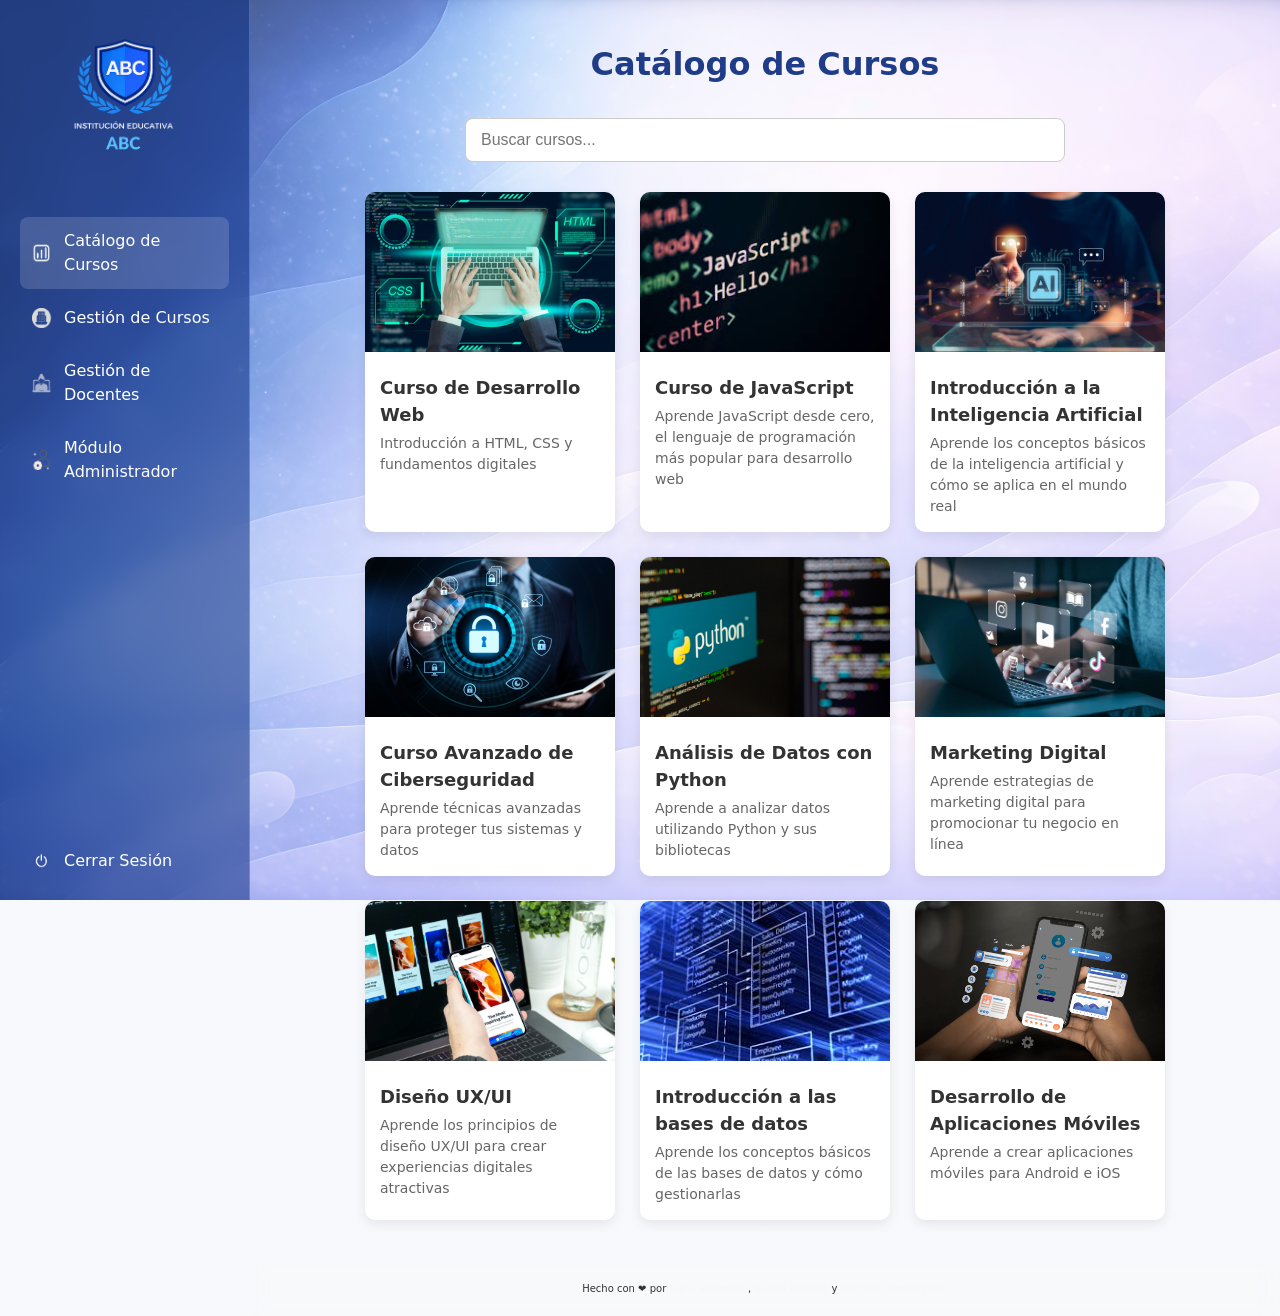
==== commit 63df0c86: "feat :construction:Add course management functionality and update styles - Implemented logic in js/c" ====
--- a/index.html
+++ b/index.html
@@ -3,9 +3,9 @@
 <head>
     <meta charset="UTF-8">
     <meta name="viewport" content="width=device-width, initial-scale=1.0">
-    <link rel="icon" href="images/escudo.webp" type="image/webp">
-    <link rel="stylesheet" href="css/styles.css">
-    <link rel="stylesheet" href="css/cursos.css">
+    <link rel="icon" href="./images/escudo.webp" type="image/webp">
+    <link rel="stylesheet" href="./css/styles.css">
+    <link rel="stylesheet" href="./css/cursos.css">
     <title>Instituto ABC | Catálogo de Cursos</title>
 </head>
 <body>
@@ -16,33 +16,33 @@
             <div class="sidebar-content">
 
                 <div class="sidebar-header">
-                    <img src="images/escudo.webp" alt="Escudo ABC" class="sidebar-escudo">
+                    <img src="./images/escudo.webp" alt="Escudo ABC" class="sidebar-escudo">
 
                 </div>
 
                 <nav class="sidebar-menu">
                     <ul>
                         <li class="menu-item active" data-path="dashboard">
-                            <a href="pages/catalogo-cursos.html" class="menu-link">
-                                <img src="images/dashboard.webp" alt="" class="menu-icon">
+                            <a href="./pages/catalogo-cursos.html" class="menu-link">
+                                <img src="./images/dashboard.webp" alt="" class="menu-icon">
                                 <span>Catálogo de Cursos</span>
                             </a>
                         </li>
                         <li class="menu-item" data-path="cursos">
-                            <a href="pages/gestion-cursos.html" class="menu-link">
-                                <img src="images/gestioncursos.webp" alt="Gestión de Cursos" class="menu-icon">
+                            <a href="./pages/gestion-cursos.html" class="menu-link">
+                                <img src="./images/gestioncursos.webp" alt="Gestión de Cursos" class="menu-icon">
                                 <span>Gestión de Cursos</span>
                             </a>
                         </li>
                         <li class="menu-item" data-path="docentes">
-                            <a href="pages/gestion-docentes.html" class="menu-link">
-                                <img src="images/gestiondocentes.webp" alt="Gestión de Docentes" class="menu-icon">
+                            <a href="./pages/gestion-docentes.html" class="menu-link">
+                                <img src="./images/gestiondocentes.webp" alt="Gestión de Docentes" class="menu-icon">
                                 <span>Gestión de Docentes</span>
                             </a>
                         </li>
                         <li class="menu-item" data-path="admin">
-                            <a href="pages/modulo-admin.html" class="menu-link">
-                                <img src="images/administrador.webp" alt="Módulo Administrador" class="menu-icon">
+                            <a href="./pages/modulo-admin.html" class="menu-link">
+                                <img src="./images/administrador.webp" alt="Módulo Administrador" class="menu-icon">
                                 <span>Módulo Administrador</span>
                             </a>
                         </li>
@@ -52,7 +52,7 @@
                 <div class="sidebar-footer">
                     <div class="cerrar-sesion">
                         <a href="" class="menu-link">
-                            <img src="images/sesion.webp" alt="Cerrar Sesión" class="menu-icon">
+                            <img src="./images/sesion.webp" alt="Cerrar Sesión" class="menu-icon">
                             <span>Cerrar Sesión</span>
                         </a>
                     </div>
--- a/css/styles.css
+++ b/css/styles.css
@@ -80,6 +80,10 @@
     flex-shrink: 0;
 }
 
+.active {
+    background-color: rgba(255, 255, 255, 0.15);
+}
+
 .menu-link {
     display: flex;
     align-items: center;
@@ -132,6 +136,12 @@
     text-shadow: #1f3c88 0px 0px 5px;
 }
 
+.footer a {
+    color: #f5f7fa;
+    text-decoration: none;
+    font-weight: 500;
+}
+
 @media (max-width: 768px) {
 
     :root {
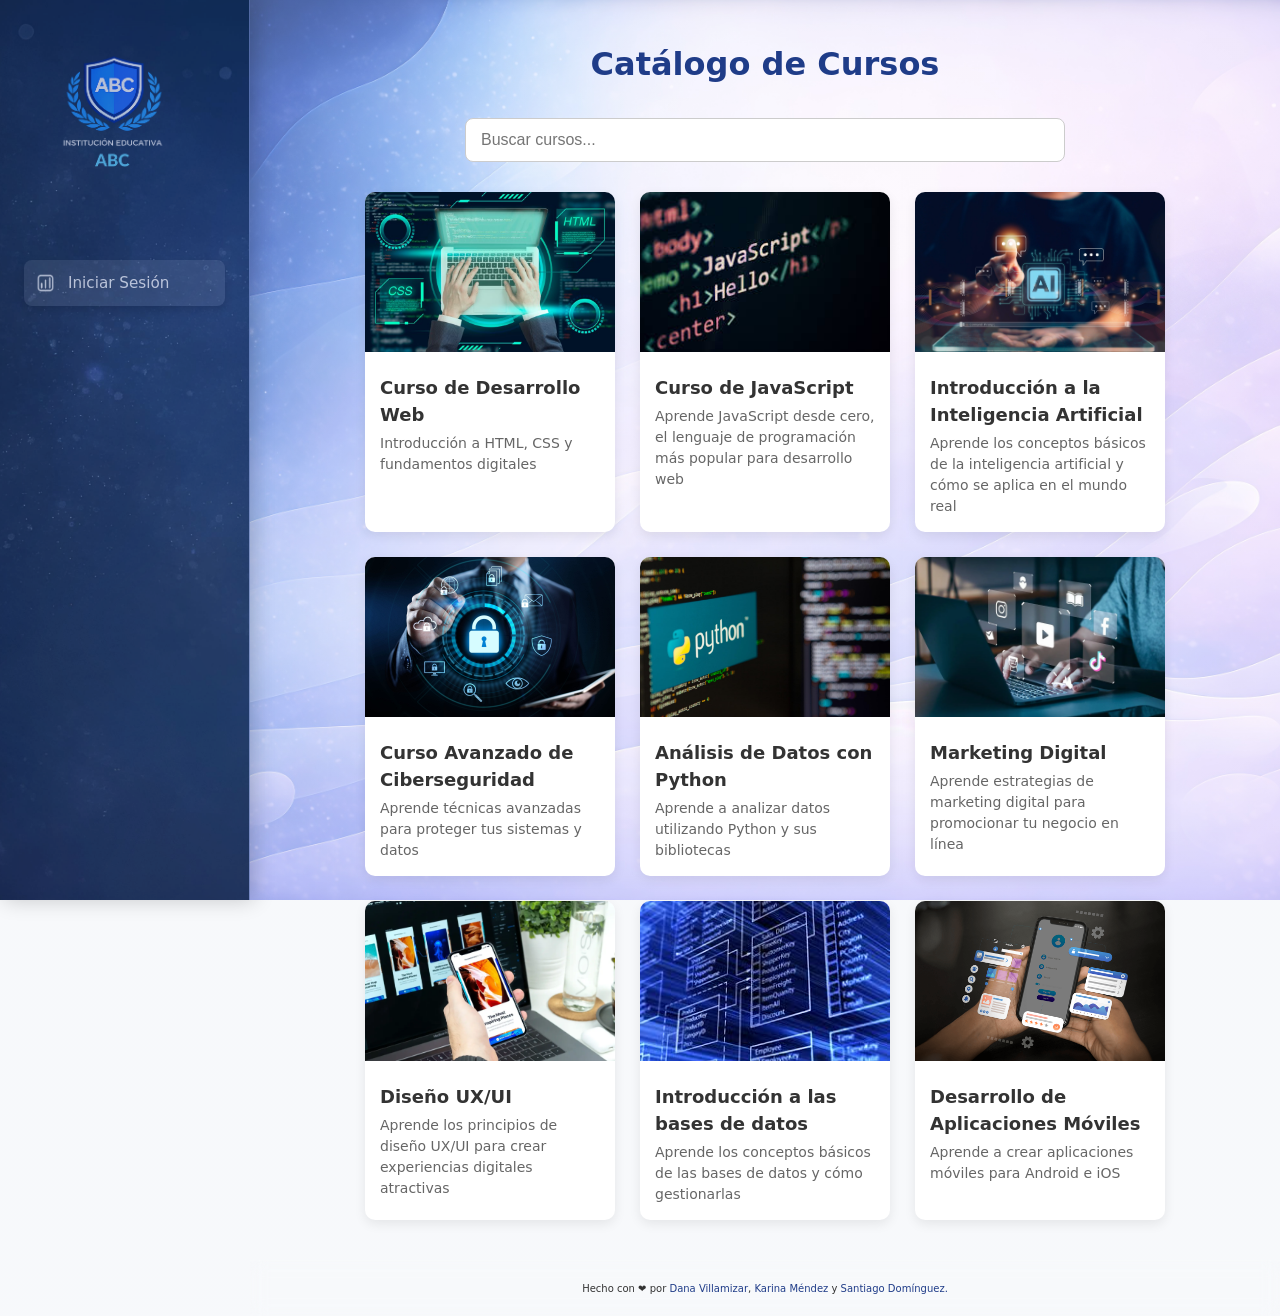
==== commit f17fc6fb: "feat: :sparkles: Added index.html Added index.html, also fixed sidebar for this page" ====
--- a/index.html
+++ b/index.html
@@ -3,60 +3,30 @@
 <head>
     <meta charset="UTF-8">
     <meta name="viewport" content="width=device-width, initial-scale=1.0">
-    <link rel="icon" href="./images/escudo.webp" type="image/webp">
-    <link rel="stylesheet" href="./css/styles.css">
-    <link rel="stylesheet" href="./css/cursos.css">
-    <title>Instituto ABC | Catálogo de Cursos</title>
+    <link rel="icon" href="images/escudo.webp" type="image/webp">
+    <link rel="stylesheet" href="css/styles.css">
+    <link rel="stylesheet" href="css/cursos.css">
+    <title>Instituto ABC | Inicio</title>
 </head>
 <body>
     <!-- Sidebar -->
     <div class="dashboard">
         <aside class="sidebar">
-            <div class="sidebar-bg"></div>
             <div class="sidebar-content">
-
                 <div class="sidebar-header">
-                    <img src="./images/escudo.webp" alt="Escudo ABC" class="sidebar-escudo">
-
+                    <a href="./index.html"><img src="./images/escudo.webp" alt="Escudo ABC" class="sidebar-escudo"></a>
                 </div>
 
                 <nav class="sidebar-menu">
                     <ul>
                         <li class="menu-item active" data-path="dashboard">
-                            <a href="./pages/catalogo-cursos.html" class="menu-link">
+                            <a href="./pages/login.html" class="menu-link">
                                 <img src="./images/dashboard.webp" alt="" class="menu-icon">
-                                <span>Catálogo de Cursos</span>
-                            </a>
-                        </li>
-                        <li class="menu-item" data-path="cursos">
-                            <a href="./pages/gestion-cursos.html" class="menu-link">
-                                <img src="./images/gestioncursos.webp" alt="Gestión de Cursos" class="menu-icon">
-                                <span>Gestión de Cursos</span>
-                            </a>
-                        </li>
-                        <li class="menu-item" data-path="docentes">
-                            <a href="./pages/gestion-docentes.html" class="menu-link">
-                                <img src="./images/gestiondocentes.webp" alt="Gestión de Docentes" class="menu-icon">
-                                <span>Gestión de Docentes</span>
-                            </a>
-                        </li>
-                        <li class="menu-item" data-path="admin">
-                            <a href="./pages/modulo-admin.html" class="menu-link">
-                                <img src="./images/administrador.webp" alt="Módulo Administrador" class="menu-icon">
-                                <span>Módulo Administrador</span>
+                                <span>Iniciar Sesión</span>
                             </a>
                         </li>
                     </ul>
                 </nav>
-
-                <div class="sidebar-footer">
-                    <div class="cerrar-sesion">
-                        <a href="" class="menu-link">
-                            <img src="./images/sesion.webp" alt="Cerrar Sesión" class="menu-icon">
-                            <span>Cerrar Sesión</span>
-                        </a>
-                    </div>
-                </div>
             </div>
         </aside>
     </div>
@@ -80,7 +50,7 @@
                 </div>
             </div>
     </main>
-    <script src="../js/modal.js"></script>
+    <script src="js/modal.js"></script>
     <footer class="footer">
         <p>Hecho con ❤️ por <a href="https://github.com/dana-villa" target="_blank">Dana Villamizar</a>, <a href="https://github.com/sixthdam" target="_blank">Karina Méndez</a> y <a href="https://github.com/Shiroses" target="_blank"> Santiago Domínguez.</a>
         </p>
--- a/css/styles.css
+++ b/css/styles.css
@@ -36,23 +36,37 @@
     color: white;
     display: flex;
     flex-direction: column;
+    box-shadow: 4px 0 20px rgba(0, 0, 0, 0.2);
 }
 
 .sidebar-content {
+    position: relative;
+    z-index: 2;
     display: flex;
     flex-direction: column;
     height: 100%;
-    padding: 15px 20px;
+    padding: 2rem 1.5rem;
+    background: url(../images/lateral.webp);
+    background-size: cover;
+    background-position: center;
+    backdrop-filter: brightness(0.8);
+    opacity: 0.7;
+    z-index: 0;
 }
 
 .sidebar-header {
-    text-align: center;
-    margin-bottom: 15px;
+    display: flex;
+    align-items: right;
+    gap: 16px;
+    margin-bottom: 48px;
 }
 
 .sidebar-escudo {
+    display: flex;
+    align-items: center;
     width: 180px;
     margin: 0 auto 10px auto;
+    filter: brightness(1.1);
 }
 
 .sidebar-menu ul {
@@ -67,7 +81,16 @@
     margin-bottom: 5px;
     border-radius: 8px;
     cursor: pointer;
-    transition: background 0.2s ease;
+    transition: background 0.2s, transform 0.1s;
+    font-weight: 500;
+    font-size: 0.95rem;
+    color: rgba(255, 255, 255, 0.85);
+}
+
+.menu-item.active {
+    background: rgba(255, 255, 255, 0.12);
+    color: white;
+    box-shadow: 0 4px 10px rgba(0, 0, 0, 0.2);
 }
 
 .menu-item:hover {
@@ -78,10 +101,6 @@
     width: 20px;
     height: 20px;
     flex-shrink: 0;
-}
-
-.active {
-    background-color: rgba(255, 255, 255, 0.15);
 }
 
 .menu-link {
@@ -137,7 +156,7 @@
 }
 
 .footer a {
-    color: #f5f7fa;
+    color: #1f3c88;
     text-decoration: none;
     font-weight: 500;
 }
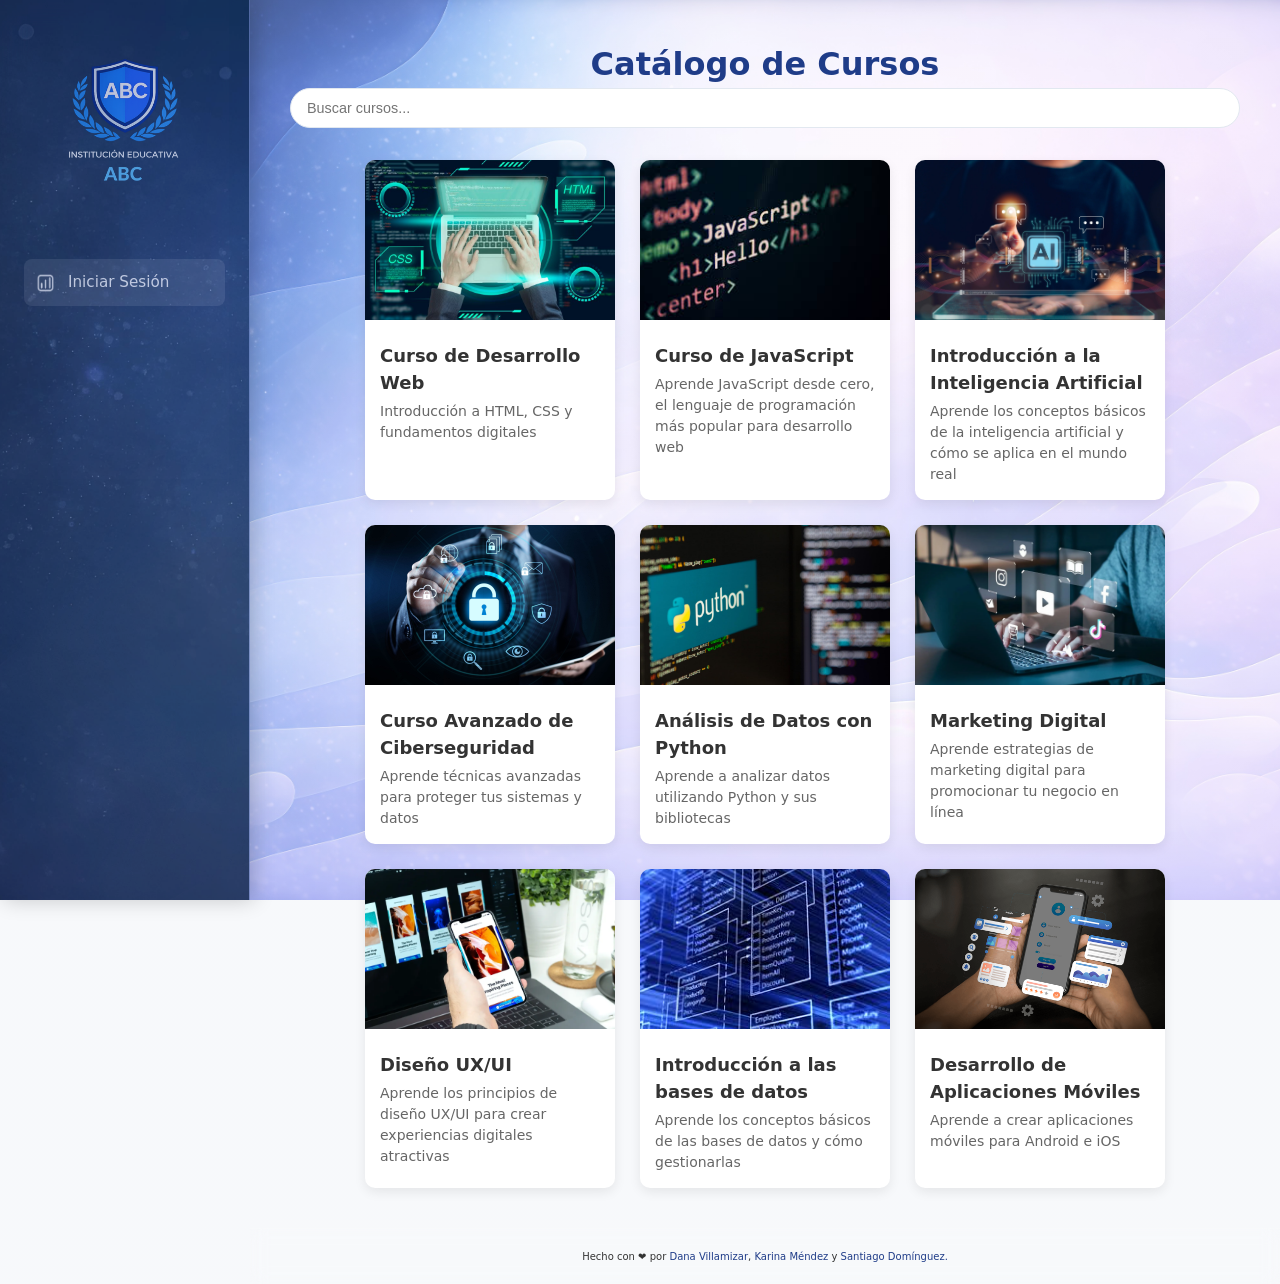
==== commit 38e5d186: "feat: :sparkles: Last changes Fixed most of html pages as well as their css, worked on UI/UX final t" ====
--- a/index.html
+++ b/index.html
@@ -50,10 +50,10 @@
                 </div>
             </div>
     </main>
-    <script src="js/modal.js"></script>
     <footer class="footer">
         <p>Hecho con ❤️ por <a href="https://github.com/dana-villa" target="_blank">Dana Villamizar</a>, <a href="https://github.com/sixthdam" target="_blank">Karina Méndez</a> y <a href="https://github.com/Shiroses" target="_blank"> Santiago Domínguez.</a>
         </p>
     </footer>
 </body>
+    <script src="js/modal.js"></script>
 </html>
--- a/css/styles.css
+++ b/css/styles.css
@@ -1,178 +1,335 @@
-* {
-    margin: 0;
-    padding: 0;
-    box-sizing: border-box;
-}
-
-:root {
-  --sidebar-width: 250px;
-    --primary: #1f3c88;
-}
-
-body {
-    font-family: system-ui, -apple-system, sans-serif;
-    background: linear-gradient(rgba(255, 255, 255, 0.2), rgba(255, 255, 255, 0.2)), url(../images/Fondo.webp) no-repeat center center fixed;
-    background-size: cover;
-    background-color: #f5f7fa;
-    color: #333;
-    line-height: 1.5;
-    min-height: 100vh;
-}
-
-.dashboard {
-    width: var(--sidebar-width);
-}
-
-.sidebar {
-    position: fixed;
-    top: 0;
-    left: 0;
-    width: var(--sidebar-width);
-    height: 100vh;
-    background: rgba(7, 41, 125, 0.521);
-    backdrop-filter: blur(12px);
-    -webkit-backdrop-filter: blur(12px);
-    border-right: 1px solid rgba(255, 255, 255, 0.2);
+*{
+    margin:0;
+    padding:0;
+    box-sizing:border-box;
+}
+
+:root{
+    --sidebar-width:250px;
+    --primary:#1f3c88;
+}
+
+h1 {
+    font-size: 32px;
+    color: #1f3c88;
+    text-align: center;
+}
+
+body{
+    font-family:system-ui,-apple-system,sans-serif;
+    background:linear-gradient(rgba(255,255,255,.2),rgba(255,255,255,.2)),url(../images/Fondo.webp) no-repeat center center fixed;
+    background-size:cover;
+    background-color:#f5f7fa;
+    color:#333;
+    line-height:1.5;
+    min-height:100vh;
+}
+
+.main-header{
+    display:flex;
+    justify-content:space-between;
+    align-items:center;
+    height:90px;
+    min-height:90px;
+    max-height:90px;
+    padding:0 2rem;
+    margin-bottom:2rem;
+    backdrop-filter:blur(10px);
+    background:transparent;
+    border-radius:18px;
+    border:1px solid rgba(255,255,255,0.35);
+    box-shadow:0 10px 25px rgba(0,0,0,0.08);
+    flex-shrink:0;
+}
+
+.header-left{
+    display:flex;
+    align-items:center;
+    gap:1rem;
+}
+
+.welcome-title{
+    font-size:1.5rem;
+    color:#1f3c88;
+}
+
+.header-right {
+    display: flex;
+    flex-direction: row;
+    align-items: center;
+    gap: 1.5rem;
+}
+
+.notificacion {
+    position: relative;
+    cursor: pointer;
+}
+
+.icon-notification {
+    width: 28px;
+    height: 28px;
+}
+
+.notificacion-badge {
+    position: absolute;
+    top: -5px;
+    right: -8px;
+    background: #e74c3c;
     color: white;
-    display: flex;
-    flex-direction: column;
-    box-shadow: 4px 0 20px rgba(0, 0, 0, 0.2);
-}
-
-.sidebar-content {
-    position: relative;
-    z-index: 2;
-    display: flex;
-    flex-direction: column;
-    height: 100%;
-    padding: 2rem 1.5rem;
-    background: url(../images/lateral.webp);
-    background-size: cover;
-    background-position: center;
-    backdrop-filter: brightness(0.8);
-    opacity: 0.7;
-    z-index: 0;
-}
-
-.sidebar-header {
-    display: flex;
-    align-items: right;
-    gap: 16px;
-    margin-bottom: 48px;
-}
-
-.sidebar-escudo {
+    font-size: 0.7rem;
+    font-weight: 600;
+    width: 20px;
+    height: 20px;
+    border-radius: 50%;
     display: flex;
     align-items: center;
-    width: 180px;
-    margin: 0 auto 10px auto;
-    filter: brightness(1.1);
-}
-
-.sidebar-menu ul {
-    list-style: none;
-}
-
-.menu-item {
+    justify-content: center;
+    box-shadow: 0 2px 5px rgba(0,0,0,0.2);
+}
+
+.avatar-container {
     display: flex;
     align-items: center;
-    gap: 12px;
-    padding: 12px;
-    margin-bottom: 5px;
-    border-radius: 8px;
+    gap: 0.6rem;
     cursor: pointer;
-    transition: background 0.2s, transform 0.1s;
+    padding: 0.3rem 0.6rem 0.3rem 0.3rem;
+    border-radius: 40px;
+    background: white;
+    box-shadow: 0 5px 12px rgba(0,0,0,0.03);
+    transition: background 0.2s;
+}
+
+.avatar-container:hover {
+    background: #f1f5f9;
+}
+
+.avatar-img {
+    width: 42px;
+    height: 42px;
+    border-radius: 50%;
+    object-fit: cover;
+    border: 2px solid white;
+    box-shadow: 0 2px 8px rgba(0,0,0,0.1);
+}
+
+.avatar-nombre {
     font-weight: 500;
-    font-size: 0.95rem;
-    color: rgba(255, 255, 255, 0.85);
-}
-
-.menu-item.active {
-    background: rgba(255, 255, 255, 0.12);
-    color: white;
-    box-shadow: 0 4px 10px rgba(0, 0, 0, 0.2);
-}
-
-.menu-item:hover {
-    background-color: rgba(255, 255, 255, 0.15);
-}
-
-.menu-icon {
-    width: 20px;
-    height: 20px;
-    flex-shrink: 0;
-}
-
-.menu-link {
-    display: flex;
-    align-items: center;
+    color: #1e293b;
+}
+
+.avatar-dropdown{
+    position:absolute;
+    top:70px;
+    right:40px;
+    background:white;
+    border-radius:14px;
+    min-width:170px;
+    box-shadow:0 15px 35px rgba(0,0,0,0.18);
+    padding:.5rem 0;
+    display:none;
+    z-index:999;
+}
+
+.avatar-dropdown.show{
+    display:block;
+}
+
+.avatar-dropdown ul{
+    list-style:none;
+}
+
+.avatar-dropdown li{
+    padding:.7rem 1.2rem;
+    cursor:pointer;
+    font-size:.9rem;
+    color:#334155;
+    transition:.15s;
+}
+
+.avatar-dropdown li:hover{
+    background:#f1f5f9;
+}
+
+.btn-crear-curso{
+    display:flex;
+    align-items:center;
+    gap:.4rem;
+    background:#2563eb;
+    color:white;
+    border:none;
+    border-radius:40px;
+    padding:.6rem 1.3rem;
+    font-size:.9rem;
+    font-weight:600;
+    cursor:pointer;
+    box-shadow:0 10px 18px -6px #1e4fba;
+    transition:.2s;
+}
+
+.btn-crear-curso:hover{
+    background:#1d4ed8;
+    transform:scale(1.03);
+}
+
+.btn-crear-curso:active{
+    transform:scale(.96);
+}
+
+.btn-icon{
+    font-size:1.2rem;
+}
+
+.sidebar{
+    position:fixed;
+    top:0;
+    left:0;
+    width:var(--sidebar-width);
+    height:100vh;
+    background:rgba(7,41,125,0.52);
+    backdrop-filter:blur(12px);
+    -webkit-backdrop-filter:blur(12px);
+    border-right:1px solid rgba(255,255,255,0.2);
+    color:white;
+    display:flex;
+    flex-direction:column;
+    box-shadow:4px 0 20px rgba(0,0,0,0.2);
+}
+
+.sidebar-content{
+    display:flex;
+    flex-direction:column;
+
+    height:100%;
+    padding:2rem 1.5rem;
+
+    background:url(../images/lateral.webp);
+    background-size:cover;
+    background-position:center;
+
+    opacity:.7;
+}
+
+.sidebar-header{
+    display:flex;
+    justify-content:center;
+    margin-bottom:32px;
+}
+
+.sidebar-escudo{
+    width:200px;
+}
+
+.sidebar-menu ul{
+    list-style:none;
+}
+
+.menu-item{
+    display:flex;
+    align-items:center;
     gap:12px;
-    text-decoration: none;
-    color: inherit;
-}
-
-.sidebar-footer {
-    margin-top: auto;
-}
-
-.cerrar-sesion {
-    display: flex;
-    align-items: center;
-    gap: 12px;
-    padding: 12px;
-    border-radius: 8px;
-    cursor: pointer;
-    transition: background 0.2s ease;
-}
-
-.cerrar-sesion:hover {
-    background-color: rgba(255, 255, 255, 0.15);
-}
-
-main {
-    margin-left: var(--sidebar-width);
-    padding: 40px;
-    min-height: 100vh;
-}
-
-.footer {
-    margin-left: var(--sidebar-width);
-    padding: 20px;
-    text-align: center;
-    backdrop-filter: blur(8px);
-    -webkit-backdrop-filter: blur(8px);
-    border-top: 1px solid rgba(255, 255, 255, 0.2);
-    font-size: x-small;
-}
-
-.footer a {
-    color: #1f3c88;
-    text-decoration: none;
-    font-weight: 500;
-}
-
-.footer a:hover {
-    text-shadow: #1f3c88 0px 0px 5px;
-}
-
-.footer a {
-    color: #1f3c88;
-    text-decoration: none;
-    font-weight: 500;
-}
-
-@media (max-width: 768px) {
-
-    :root {
-        --sidebar-width: 200px;
+
+    padding:12px;
+    margin-bottom:5px;
+
+    border-radius:8px;
+
+    cursor:pointer;
+
+    font-weight:500;
+    font-size:.95rem;
+
+    color:rgba(255,255,255,.85);
+
+    transition:.2s;
+}
+
+.menu-item.active{
+    background:rgba(255,255,255,0.12);
+    color:white;
+}
+
+.menu-item:hover{
+    background:rgba(255,255,255,0.15);
+}
+
+.menu-icon{
+    width:20px;
+    height:20px;
+}
+
+.menu-link{
+    display:flex;
+    align-items:center;
+    gap:12px;
+    text-decoration:none;
+    color:inherit;
+}
+
+.sidebar-footer{
+    margin-top:auto;
+}
+
+.cerrar-sesion{
+    display:flex;
+    align-items:center;
+    gap:12px;
+
+    padding:12px;
+    border-radius:8px;
+
+    cursor:pointer;
+}
+
+.cerrar-sesion:hover{
+    background:rgba(255,255,255,0.15);
+}
+
+/* ---------- MAIN ---------- */
+
+main{
+    margin-left:var(--sidebar-width);
+    padding:40px;
+    min-height:100vh;
+}
+
+/* ---------- FOOTER ---------- */
+
+.footer{
+    margin-left:var(--sidebar-width);
+    padding:20px;
+
+    text-align:center;
+
+    backdrop-filter:blur(8px);
+    border-top:1px solid rgba(255,255,255,0.2);
+
+    font-size:x-small;
+}
+
+.footer a{
+    color:#1f3c88;
+    text-decoration:none;
+    font-weight:500;
+}
+
+.footer a:hover{
+    text-shadow:#1f3c88 0 0 5px;
+}
+
+/* ---------- RESPONSIVE ---------- */
+
+@media (max-width:768px){
+
+    :root{
+        --sidebar-width:200px;
     }
 
-    main {
-        margin-left: var(--sidebar-width);
-        padding: 20px;
+    main{
+        margin-left:var(--sidebar-width);
+        padding:20px;
     }
 
-    .footer {
-        margin-left: var(--sidebar-width);
+    .footer{
+        margin-left:var(--sidebar-width);
     }
 }
--- a/css/cursos.css
+++ b/css/cursos.css
@@ -2,36 +2,28 @@
     overflow: hidden;
 }
 
-main {
-    margin-left: var(--sidebar-width);
-    width: calc(100vw - var(--sidebar-width));
-    min-height: 100vh;
-    padding: 40px;
+.buscador {
     display: flex;
-    flex-direction: column;
+    justify-content: space-between;
     align-items: center;
-    overflow-x: hidden;
+    gap: 1rem;
+    margin-bottom: 2rem;
 }
 
-h1 {
-    font-size: 32px;
-    margin-bottom: 30px;
-    color: #1f3c88;
-    text-align: center;
+.search-input {
+    flex: 1;
+    padding: 0.7rem 1rem;
+    border-radius: 40px;
+    border: 1px solid #e2e8f0;
+    font-size: 0.9rem;
+    background: white;
+    transition: border 0.2s, box-shadow 0.2s;
 }
 
-.buscador {
-    width: 100%;
-    max-width: 600px;
-    margin-bottom: 30px;
-}
-
-.buscador input {
-    width: 100%;
-    padding: 12px 15px;
-    border-radius: 8px;
-    border: 1px solid #ccc;
-    font-size: 16px;
+.search-input:focus {
+    outline: none;
+    border-color: #2563eb;
+    box-shadow: 0 0 0 3px rgba(37, 99, 235, 0.15);
 }
 
 .grid-cursos {
